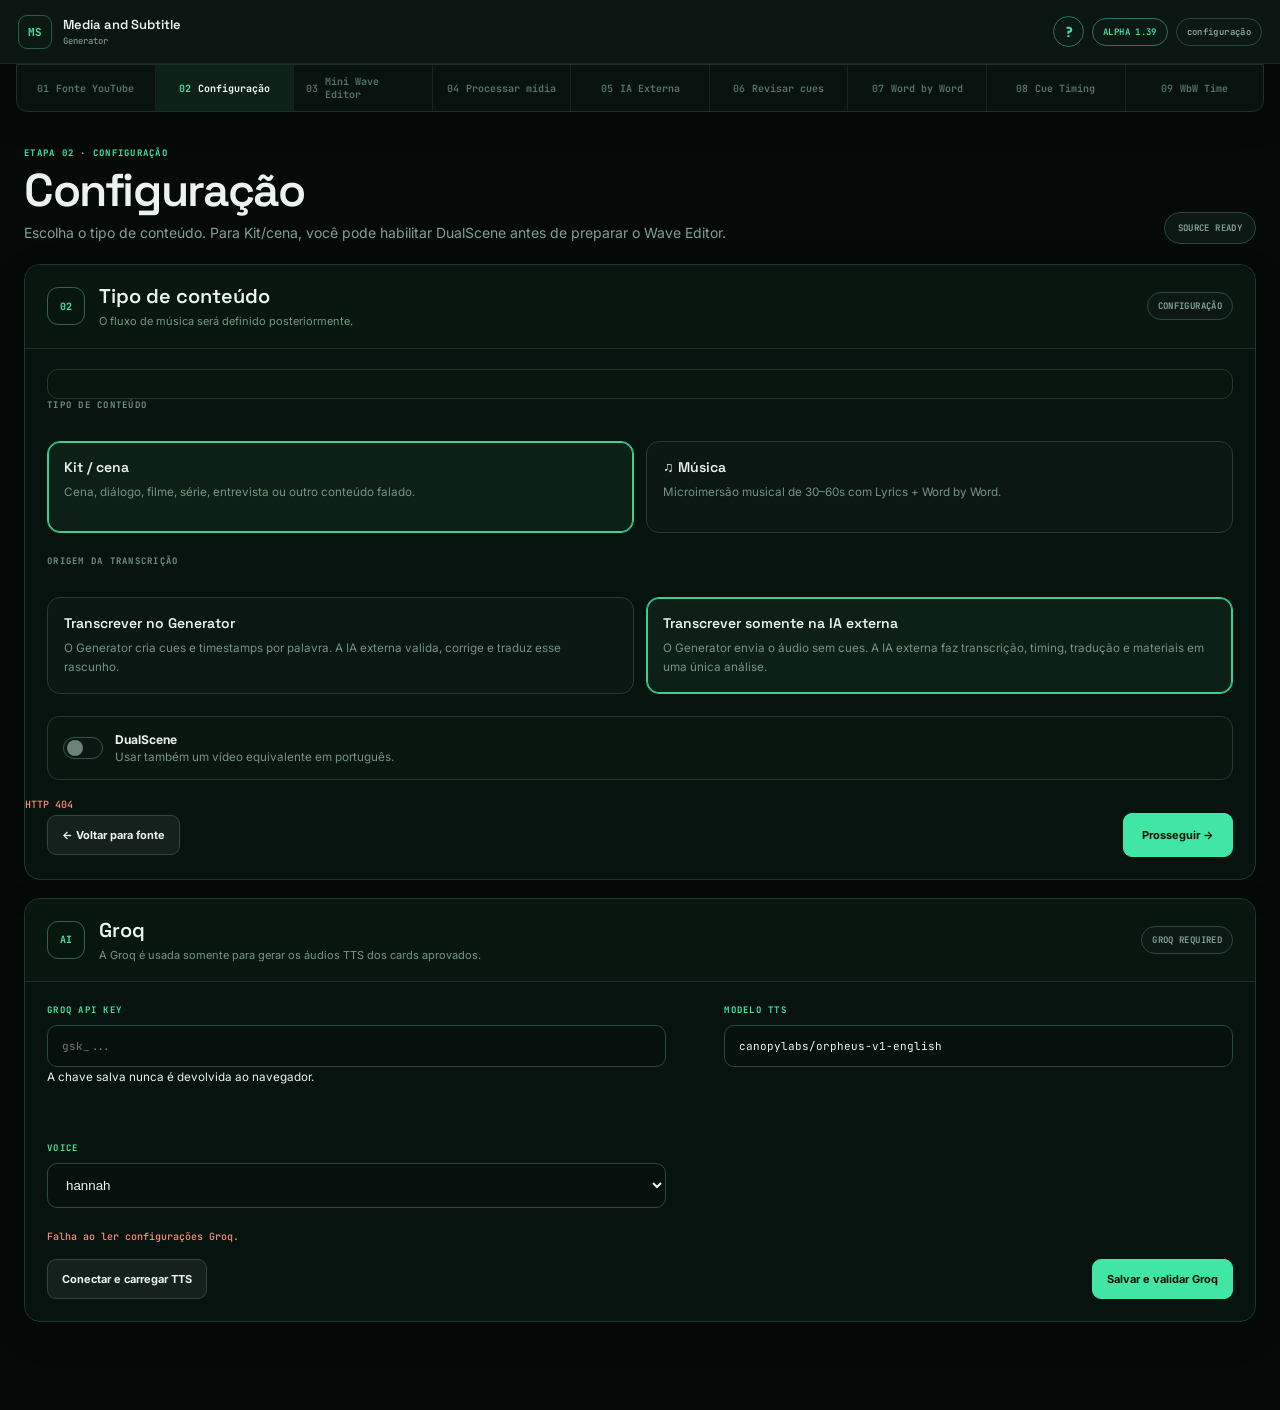
==== static/config.html @ 605be4d1 "Initial commit: Media and Subtitle Generator" ====
<!doctype html>
<html lang="pt-BR">
<head>
  <meta charset="utf-8"><meta name="viewport" content="width=device-width,initial-scale=1"><meta name="theme-color" content="#07100c">
  <title>Configuração · Media and Subtitle Generator</title>
  <link rel="preconnect" href="https://fonts.googleapis.com">
  <link href="https://fonts.googleapis.com/css2?family=Inter:wght@400;500;600;700&family=JetBrains+Mono:wght@400;500;600&family=Space+Grotesk:wght@500;600;700&display=swap" rel="stylesheet">
  <link rel="stylesheet" href="/static/styles.css?v=alpha-1.72">
</head>
<body data-page="config">
  <header class="topbar">
    <a class="brand" href="/"><span class="brand-mark">MS</span><span><b>Media and Subtitle</b><small>Generator</small></span></a>
    <div class="top-actions"><span class="alpha-chip">ALPHA 1.39</span><span class="status-chip" id="topState">configuração</span></div>
  </header>
  <nav class="flow-nav" aria-label="Etapas da Alpha 1.39">
    <a href="/"><span>01</span><b>Fonte YouTube</b></a>
    <a href="/config" class="active"><span>02</span><b>Configuração</b></a>
    <a href="/wave" data-gated="wave"><span>03</span><b>Mini Wave Editor</b></a>
    <a href="/process" data-gated="process"><span>04</span><b>Processar mídia</b></a>
    <a href="/external-ai" data-gated="external-ai"><span>05</span><b>IA Externa</b></a>
    <a href="/cue-review" data-gated="cue-review"><span>06</span><b>Revisar cues</b></a>
    <a href="/word-review" data-gated="word-review"><span>07</span><b>Word by Word</b></a>
    <a href="/cue-timing" data-gated="cue-timing"><span>08</span><b>Cue Timing</b></a>
    <a href="/word-timing" data-gated="word-timing"><span>09</span><b>WbW Time</b></a>
  </nav>

  <main class="page-shell">
    <header class="page-hero"><div><span class="eyebrow">ETAPA 02 · CONFIGURAÇÃO</span><h1>Configuração</h1><p>Escolha o tipo de conteúdo. Para Kit/cena, você pode habilitar DualScene antes de preparar o Wave Editor.</p></div><div class="hero-badge">SOURCE READY</div></header>
    <section class="panel stage-panel">
      <div class="panel-head"><div class="stage-title"><span class="stage-number">02</span><div><h2>Tipo de conteúdo</h2><p>O fluxo de música será definido posteriormente.</p></div></div><span class="stage-chip">CONFIGURAÇÃO</span></div>
      <div id="sourceSummary" class="source-summary"></div>
      <fieldset class="type-picker">
        <legend>TIPO DE CONTEÚDO</legend>
        <label class="type-option"><input type="radio" name="contentType" value="kit" checked><span><b>Kit / cena</b><small>Cena, diálogo, filme, série, entrevista ou outro conteúdo falado.</small></span></label>
        <label class="type-option"><input type="radio" name="contentType" value="music"><span><b>♫ Música</b><small>Microimersão musical de 30–60s com Lyrics + Word by Word.</small></span></label>
      </fieldset>
      <fieldset class="type-picker transcription-picker">
        <legend>ORIGEM DA TRANSCRIÇÃO</legend>
        <label class="type-option"><input type="radio" name="transcriptionMode" value="generator"><span><b>Transcrever no Generator</b><small>O Generator cria cues e timestamps por palavra. A IA externa valida, corrige e traduz esse rascunho.</small></span></label>
        <label class="type-option"><input type="radio" name="transcriptionMode" value="external" checked><span><b>Transcrever somente na IA externa</b><small>O Generator envia o áudio sem cues. A IA externa faz transcrição, timing, tradução e materiais em uma única análise.</small></span></label>
      </fieldset>
      <label id="dualToggleWrap" class="dual-toggle"><input id="dualScene" type="checkbox"><span class="switch" aria-hidden="true"></span><span><b>DualScene</b><small>Usar também um vídeo equivalente em português.</small></span></label>
      <div id="musicPending" class="notice" hidden><b>Music Micro-Immersion</b><span>Você escolherá manualmente um trecho entre 30 e 60 segundos. Dual Scene, Shadowing e Connected Speech não fazem parte deste ramo.</span></div>
      <div id="configStatus" class="inline-status page-status"></div>
      <div class="stage-actions"><a class="btn btn-outline btn-link" href="/">← Voltar para fonte</a><button id="continueConfig" class="btn btn-primary btn-lg" type="button">Prosseguir →</button></div>
    </section>
    <section class="panel stage-panel groq-config-panel">
      <div class="panel-head"><div class="stage-title"><span class="stage-number">AI</span><div><h2>Groq</h2><p>A Groq é usada somente para gerar os áudios TTS dos cards aprovados.</p></div></div><span id="groqConfigChip" class="stage-chip">VERIFICANDO</span></div>
      <div class="groq-config-grid">
        <label class="field-block"><span class="field-label">GROQ API KEY</span><input id="groqApiKey" class="text-field mono" type="password" autocomplete="off" placeholder="gsk_..."><small id="groqKeyHint">A chave salva nunca é devolvida ao navegador.</small></label>
        <label class="field-block"><span class="field-label">MODELO TTS</span><input id="groqTtsModel" class="text-field mono" list="groqTtsModelList" value="canopylabs/orpheus-v1-english"><datalist id="groqTtsModelList"></datalist></label>
        <label class="field-block"><span class="field-label">VOICE</span><select id="groqVoice" class="text-field"><option>autumn</option><option>diana</option><option selected>hannah</option><option>austin</option><option>daniel</option><option>troy</option></select></label>
      </div>
      <div id="groqConfigStatus" class="inline-status page-status">Validando configuração Groq…</div>
      <div class="stage-actions"><button id="groqLoadModels" class="btn btn-outline" type="button">Conectar e carregar TTS</button><button id="groqSave" class="btn btn-primary" type="button">Salvar e validar Groq</button></div>
    </section>
  </main>

  <dialog id="ptModal" class="app-dialog">
    <form class="dialog-panel" id="ptForm" novalidate>
      <header class="dialog-head"><div><span class="mini-kicker">DUALSCENE</span><h2>Vídeo equivalente em Português</h2></div><button id="closePtModal" class="dialog-x" type="button">×</button></header>
      <p>DualScene exige uma segunda fonte válida e incorporável. Não é possível prosseguir sem ela.</p>
      <label class="field-block"><span class="field-label">URL DO YOUTUBE · FONTE PT</span><div class="url-row"><input id="ptUrl" class="text-field mono" type="url" autocomplete="off" placeholder="https://www.youtube.com/watch?v=..."><button id="validatePt" class="btn btn-outline" type="button">Validar URL</button></div></label>
      <div id="ptStatus" class="inline-status">Informe uma fonte PT válida.</div>
      <div id="ptValidated" class="validated-inline" hidden><span>✓</span><div><b id="ptTitle">Fonte PT validada</b><small>URL válida e incorporável.</small></div></div>
      <footer class="dialog-actions"><button id="cancelPtModal" class="btn btn-outline" type="button">Cancelar</button><button id="acceptPt" class="btn btn-primary" type="button" disabled>Usar vídeo PT e continuar →</button></footer>
    </form>
  </dialog>
  <script src="/static/config_groq.js?v=alpha-1.39" defer></script>
  <script src="/static/app.js?v=alpha-1.83" defer></script>
<script src="/static/mobile.js?v=alpha-1.74" defer></script></body>
</html>
---- static/styles.css ----
:root{--bg:#050a08;--surface:#08110d;--surface2:#0b1712;--surface3:#0d1c16;--line:#1b352a;--line2:#284a3b;--ink:#eaf3ef;--muted:#75978a;--soft:#93aea2;--accent:#41e6a4;--accent2:#2dbf86;--warning:#ffc064;--danger:#ff8b78;--mono:"JetBrains Mono",monospace;--sans:Inter,system-ui,sans-serif;--display:"Space Grotesk",Inter,sans-serif}
*[hidden]{display:none!important}
*{box-sizing:border-box}html{background:var(--bg);color-scheme:dark;scroll-behavior:smooth}body{margin:0;background:var(--bg);color:var(--ink);font-family:var(--sans);font-size:14px;min-height:100vh}button,input{font:inherit}a{color:inherit}.topbar{height:64px;border-bottom:1px solid #172a22;background:#0b1511;display:flex;align-items:center;justify-content:space-between;padding:0 18px;position:sticky;top:0;z-index:30}.brand{display:flex;align-items:center;gap:11px;text-decoration:none}.brand-mark{width:34px;height:34px;border:1px solid #2b5b47;border-radius:9px;display:grid;place-items:center;color:var(--accent);font:700 11px var(--mono);background:#0a1a13}.brand b{display:block;font:600 13px var(--display)}.brand small{display:block;color:#779487;font:500 9px var(--mono);margin-top:2px}.top-actions{display:flex;gap:8px;align-items:center}.alpha-chip,.status-chip,.stage-chip,.hero-badge{border:1px solid #274b3b;border-radius:999px;padding:7px 10px;font:600 9px var(--mono);letter-spacing:.04em;color:#89a99b;background:#0b1813}.alpha-chip,.stage-chip.ready{color:var(--accent);border-color:#2d7658}.flow-nav{margin:14px 16px 0;border:1px solid #193126;border-radius:11px;background:#08120e;display:flex;overflow:hidden;position:sticky;top:76px;z-index:20}.flow-nav a{flex:1;min-width:0;text-decoration:none;display:flex;align-items:center;justify-content:center;gap:7px;padding:10px 12px;color:#547466;font:600 10px var(--mono);border-right:1px solid #13261e;pointer-events:none}.flow-nav a:last-child{border-right:0}.flow-nav a.active{background:#0e2118;color:#f1faf6}.flow-nav a.active span{color:var(--accent)}.page-shell{width:min(1420px,calc(100% - 32px));margin:0 auto;padding:26px 0 70px}.page-hero{display:flex;align-items:flex-end;justify-content:space-between;gap:24px;margin:4px 8px 20px}.eyebrow,.mini-kicker,.field-label{font:700 9px var(--mono);letter-spacing:.14em;color:var(--accent)}.page-hero h1{font:600 clamp(30px,4vw,46px)/1.04 var(--display);margin:8px 0 7px;letter-spacing:-.03em}.page-hero p{margin:0;color:#7fa092;max-width:780px;line-height:1.6}.hero-badge{padding:9px 13px}.panel{border:1px solid #1b3a2d;border-radius:16px;background:#07130e;margin:0 8px 18px;overflow:hidden;box-shadow:0 12px 38px rgba(0,0,0,.12)}.stage-panel{scroll-margin-top:130px}.panel-head{display:flex;align-items:center;justify-content:space-between;gap:20px;padding:18px 22px;border-bottom:1px solid #173126;background:#081610}.stage-title{display:flex;align-items:center;gap:14px}.stage-number{width:38px;height:38px;border-radius:11px;border:1px solid #2e654e;display:grid;place-items:center;color:var(--accent);font:700 10px var(--mono)}.stage-title h2{margin:0 0 4px;font:600 20px var(--display)}.stage-title p{margin:0;color:#769688;font-size:11px;line-height:1.5}.stage-chip{white-space:nowrap}.field-block{display:block;padding:22px}.field-label{display:block;margin-bottom:9px}.url-row{display:flex;gap:10px}.text-field{width:100%;border:1px solid #294b3d;border-radius:10px;background:#06100c;color:#edf6f2;padding:13px 14px;outline:none}.text-field:focus{border-color:var(--accent);box-shadow:0 0 0 2px rgba(65,230,164,.08)}.mono{font-family:var(--mono);font-size:11px}.inline-status{margin-top:9px;color:#668679;font:500 10px/1.45 var(--mono);min-height:15px}.inline-status.loading{color:#d3b06a}.inline-status.success{color:var(--accent)}.inline-status.error{color:var(--danger)}.btn{appearance:none;border:1px solid #2b4b3d;border-radius:9px;background:#12221b;color:#ecf4f0;min-height:40px;padding:0 14px;font-weight:700;font-size:11px;cursor:pointer;transition:.15s ease;white-space:nowrap}.btn:hover:not(:disabled){border-color:#438365;transform:translateY(-1px)}.btn:disabled{opacity:.42;cursor:not-allowed}.btn-outline{background:#14211c}.btn-primary{background:var(--accent);border-color:var(--accent);color:#04110b}.btn-primary:hover:not(:disabled){background:#50efb0}.btn-lg{min-height:44px;padding:0 18px}.btn-sm{min-height:34px;font-size:10px}.validated-box{margin:0 22px 22px;border:1px solid #2c8f65;border-radius:13px;background:#0a2117;padding:17px;display:grid;grid-template-columns:auto 1fr auto;gap:14px;align-items:center}.validated-icon{width:38px;height:38px;border-radius:50%;display:grid;place-items:center;background:var(--accent);color:#042014;font-weight:800}.validated-box h3{margin:4px 0;font:600 16px var(--display)}.validated-box p{margin:0 0 5px;color:#8daf9f;font-size:11px}.validated-box code{color:#77a995;font:500 9px var(--mono);overflow-wrap:anywhere}.type-picker{border:0;margin:0;padding:22px;display:grid;grid-template-columns:1fr 1fr;gap:12px}.type-picker legend{grid-column:1/-1;padding:0;margin-bottom:8px;font:700 9px var(--mono);letter-spacing:.14em;color:#6f9082}.type-option{display:block;position:relative}.type-option input{position:absolute;opacity:0}.type-option span{display:block;border:1px solid #223f33;border-radius:13px;background:#0a1712;padding:16px;min-height:92px;cursor:pointer}.type-option b{display:block;font:600 14px var(--display);margin-bottom:6px}.type-option small{color:#739486;line-height:1.5}.type-option input:checked+span{border-color:#3ecf91;box-shadow:0 0 0 1px #3ecf91 inset;background:#0d2017}.dual-toggle{margin:0 22px 18px;padding:15px;border:1px solid #223e32;border-radius:12px;background:#09150f;display:flex;align-items:center;gap:12px;cursor:pointer}.dual-toggle input{position:absolute;opacity:0}.switch{width:40px;height:22px;border-radius:999px;border:1px solid #345847;background:#0b1712;position:relative;flex:0 0 auto}.switch:after{content:"";width:16px;height:16px;border-radius:50%;background:#6b8378;position:absolute;top:2px;left:3px;transition:.15s}.dual-toggle input:checked+.switch{border-color:#3cd794;background:#123221}.dual-toggle input:checked+.switch:after{left:19px;background:var(--accent)}.dual-toggle b{display:block;font-size:12px}.dual-toggle small{display:block;color:#739486;margin-top:3px}.notice{margin:0 22px 18px;border:1px solid #765622;border-radius:11px;padding:13px 15px;background:#1b160b;display:flex;gap:12px;align-items:center}.notice b{color:#ffd18a}.notice span{color:#a99775;font-size:11px}.stage-actions{padding:0 22px 22px;display:flex;align-items:center;justify-content:space-between;gap:10px}.prepare-box{padding:20px 22px}.prepare-row{display:flex;align-items:center;justify-content:space-between;gap:12px;font-size:11px}.prepare-row strong{font:700 11px var(--mono);color:var(--accent)}.progress-track{height:5px;background:#11231b;border-radius:999px;overflow:hidden;margin:12px 0}.progress-track i{display:block;height:100%;width:0;background:var(--accent);transition:width .2s ease}.prepare-box p{margin:0;color:#739486;font-size:10px}.wave-workspace{padding:18px 22px 22px}.video-shell{background:#000;border:1px solid #193629;border-radius:13px;overflow:hidden}.video-shell video{display:block;width:100%;max-height:520px;background:#000}.wave-editor-body{margin-top:12px;border:1px solid #1f3e31;border-radius:12px;overflow:hidden;background:#06100c}.wave-head{height:38px;padding:0 12px;display:flex;align-items:center;justify-content:space-between;color:#6e9182;font:600 9px var(--mono);letter-spacing:.06em}.wave-editor-stage{--wave-bg:#07100c;--wave-line:#355346;--wave-accent:#38e5a5;position:relative;width:100%;min-height:118px;outline:none;cursor:crosshair}.wave-editor-stage:focus{box-shadow:0 0 0 1px #3ecf91 inset}.wave-editor-stage canvas{display:block}.wave-legend{height:34px;border-top:1px solid #163126;display:flex;align-items:center;gap:18px;padding:0 12px;color:#668678;font:600 8px var(--mono)}.wave-legend i{display:inline-block;width:8px;height:8px;border-radius:50%;margin-right:5px}.wave-legend .in,.wave-legend .out{background:var(--accent)}.wave-legend .play{background:#fff}.range-grid{display:grid;grid-template-columns:1fr auto 1fr minmax(130px,.42fr);gap:10px;align-items:end;margin-top:12px}.range-grid label,.duration-box{border:1px solid #213f33;border-radius:10px;padding:10px;background:#091611}.range-grid label span,.duration-box span{display:block;color:#6d8e80;font:700 8px var(--mono);letter-spacing:.08em;margin-bottom:6px}.range-time{width:100%;border:0;background:transparent;color:#eff8f4;outline:none;font:600 12px var(--mono)}.range-arrow{padding-bottom:18px;color:#5c7d6e}.duration-box b{font:600 12px var(--mono);color:var(--accent)}.wave-controls{margin-top:12px;display:flex;align-items:center;justify-content:space-between;gap:14px}.wave-controls>div:first-child{display:flex;gap:8px;flex-wrap:wrap}.shortcuts{display:flex;gap:8px;flex-wrap:wrap;justify-content:flex-end;color:#668678;font:500 8px var(--mono)}kbd{border:1px solid #315245;border-bottom-width:2px;border-radius:5px;padding:2px 5px;background:#0c1b15;color:#b6cec3;font:600 8px var(--mono)}.final-actions{padding:18px 0 0}.app-dialog{width:min(760px,calc(100% - 28px));border:1px solid #315845;border-radius:16px;padding:0;background:#09130f;color:var(--ink);box-shadow:0 30px 90px rgba(0,0,0,.65)}.app-dialog::backdrop{background:rgba(0,0,0,.74);backdrop-filter:blur(3px)}.dialog-panel{padding:20px}.dialog-head{display:flex;justify-content:space-between;align-items:flex-start;gap:16px}.dialog-head h2{margin:5px 0 0;font:600 24px var(--display)}.dialog-panel>p{color:#78988a;font-size:11px;line-height:1.55}.dialog-x{appearance:none;border:0;background:transparent;color:#91aa9f;font-size:27px;cursor:pointer}.dialog-panel .field-block{padding:12px 0}.validated-inline{display:flex;gap:10px;align-items:center;border:1px solid #2c8f65;background:#0a2117;border-radius:10px;padding:11px 12px}.validated-inline>span{color:var(--accent);font-weight:800}.validated-inline b{display:block;font-size:11px}.validated-inline small{display:block;color:#78a08d;margin-top:3px}.dialog-actions{display:flex;justify-content:flex-end;gap:9px;padding-top:17px;margin-top:16px;border-top:1px solid #20372e}
@media(max-width:850px){.topbar{padding:0 12px}.flow-nav{margin:10px 8px 0;top:72px}.flow-nav a{font-size:8px;padding:9px 6px}.page-shell{width:min(100% - 16px,1420px);padding-top:18px}.page-hero{align-items:flex-start;flex-direction:column}.panel{margin-left:0;margin-right:0}.validated-box{grid-template-columns:auto 1fr}.validated-box .btn{grid-column:1/-1}.type-picker{grid-template-columns:1fr}.range-grid{grid-template-columns:1fr auto 1fr}.duration-box{grid-column:1/-1}.wave-controls{align-items:flex-start;flex-direction:column}.shortcuts{justify-content:flex-start}.url-row{flex-direction:column}.stage-title p{display:none}.hero-badge{display:none}}

/* Alpha 1.1 — one flow per page */
.flow-nav a{pointer-events:auto}
.flow-nav a.is-disabled{pointer-events:none;opacity:.36}
.btn-link{display:inline-flex;align-items:center;justify-content:center;text-decoration:none}
.source-summary{margin:20px 22px 0;padding:14px 16px;border:1px solid #1e3c30;border-radius:11px;background:#08150f;display:grid;grid-template-columns:auto 1fr;gap:5px 14px;align-items:center}
.source-summary .mini-kicker{grid-row:1/3}.source-summary b{font:600 13px var(--display)}.source-summary code{color:#6f9483;font:500 9px var(--mono);overflow-wrap:anywhere}
.page-status{margin:0 22px 14px}.wave-page-panel{padding-bottom:2px}
.video-shell{width:812px;max-width:100%;height:397px;margin:0 auto;background:#000;display:flex;align-items:center;justify-content:center}
.video-shell video{display:block;width:812px;height:397px;max-width:100%;max-height:none;object-fit:contain;background:#000}
.wave-editor-body,.range-grid,.wave-controls,#cutMessage,.final-actions{width:min(100%,1000px);margin-left:auto;margin-right:auto}
.wave-editor-body{margin-top:14px}
@media(max-width:850px){
  .video-shell{width:100%;height:auto;aspect-ratio:812/397}
  .video-shell video{width:100%;height:100%;aspect-ratio:812/397}
  .source-summary{grid-template-columns:1fr}.source-summary .mini-kicker{grid-row:auto}
}

/* Alpha 1.2 — desktop split layout + global Wave Editor contract */
.flow-nav{top:64px;margin-top:0;z-index:29;border-radius:0 0 11px 11px;box-shadow:0 10px 28px rgba(0,0,0,.22)}
.wave-workspace{padding:18px 22px 22px}
.wave-main-grid{display:grid;grid-template-columns:812px minmax(0,1fr);gap:20px;align-items:start;margin:0 auto;max-width:1344px}
.wave-video-column,.wave-editor-column{min-width:0}
.column-kicker{margin:0 0 8px;color:#6f9383;font:700 9px var(--mono);letter-spacing:.1em}
.wave-video-column .video-shell{width:812px;max-width:100%;height:397px;margin:0;background:#000}
.wave-video-column .video-shell video{display:block;width:812px;height:397px;max-width:100%;max-height:none;object-fit:contain;background:#000}
.wave-editor-column .wave-editor-body{width:100%;margin:0}
.wave-editor-column .wave-editor-stage{min-height:196px}
.wave-editor-column .range-grid{width:100%;grid-template-columns:minmax(0,1fr) auto minmax(0,1fr);margin-top:10px}
.wave-editor-column .duration-box{grid-column:1/-1}
.wave-editor-column .wave-controls{width:100%;align-items:flex-start;flex-direction:column}
.wave-editor-column .shortcuts{justify-content:flex-start}
.wave-workspace>#cutMessage,.wave-workspace>.final-actions{width:min(100%,1344px);margin-left:auto;margin-right:auto}
.range-selector{cursor:text;transition:border-color .15s ease,box-shadow .15s ease}
.range-selector:focus-within{border-color:var(--accent);box-shadow:0 0 0 1px rgba(65,230,164,.28) inset}
.wave-editor-stage[data-active-handle="start"]{box-shadow:0 0 0 1px rgba(65,230,164,.55) inset}
.wave-editor-stage[data-active-handle="end"]{box-shadow:0 0 0 1px rgba(255,192,100,.55) inset}

@media(max-width:1180px){
  .wave-main-grid{grid-template-columns:1fr;max-width:812px}
  .wave-video-column .video-shell{width:100%;height:auto;aspect-ratio:812/397}
  .wave-video-column .video-shell video{width:100%;height:100%;aspect-ratio:812/397}
}
@media(max-width:850px){
  .flow-nav{top:64px;margin:0 8px;border-radius:0 0 10px 10px}
  .wave-main-grid{gap:14px}
  .wave-editor-column .range-grid{grid-template-columns:1fr auto 1fr}
  .wave-editor-column .wave-editor-stage{min-height:150px}
}
@media(max-width:560px){
  .wave-editor-column .range-grid{grid-template-columns:1fr}
  .wave-editor-column .range-arrow{display:none}
  .wave-editor-column .duration-box{grid-column:auto}
}

/* Alpha 1.3 — media processing page: live logs + downloadable artifacts */
.process-page-shell{width:min(1420px,calc(100% - 32px));margin:0 auto;padding:22px 0 60px}
.process-grid{display:grid;grid-template-columns:minmax(0,1fr) minmax(420px,.86fr);gap:18px;align-items:stretch}
.process-pane{border:1px solid #1b3a2d;border-radius:16px;background:#07130e;min-height:610px;overflow:hidden;box-shadow:0 12px 38px rgba(0,0,0,.12)}
.process-pane-head{height:82px;padding:0 20px;display:flex;align-items:center;justify-content:space-between;gap:16px;border-bottom:1px solid #173126;background:#081610}
.process-pane-head h1{margin:4px 0 0;font:600 24px var(--display)}
.process-progress{padding:16px 18px 13px;border-bottom:1px solid #143026;background:#07110d}
.process-progress>div:first-child{display:flex;align-items:center;justify-content:space-between;gap:14px;color:#86a698;font:500 10px var(--mono)}
.process-progress strong{color:var(--accent)}
.process-progress .progress-track{margin:10px 0 0}
.process-error{margin:14px 16px 0;border:1px solid #753e35;background:#20100d;color:#ff9d8d;border-radius:10px;padding:11px 12px;font:500 10px/1.5 var(--mono);white-space:pre-wrap}
.process-logs{height:475px;overflow:auto;padding:12px 16px 18px;background:#050d09;scrollbar-color:#284a3b #07100c}
.log-empty{padding:18px;color:#587669;font:500 10px var(--mono);text-align:center}
.log-line{display:grid;grid-template-columns:76px minmax(0,1fr);gap:10px;padding:7px 0;border-bottom:1px solid rgba(31,63,49,.42);font:500 10px/1.5 var(--mono)}
.log-line time{color:#526f63}.log-line span{color:#94aea2;overflow-wrap:anywhere}
.log-line.success span{color:#72dcaf}.log-line.warning span{color:#e2bc75}.log-line.error span{color:#ff9381}
.artifact-note{margin:16px 18px 4px;color:#6e9182;font:500 10px/1.55 var(--mono)}
.artifact-list{padding:12px 18px 20px;display:grid;gap:10px}
.artifact-empty{min-height:120px;border:1px dashed #28483a;border-radius:13px;display:grid;place-content:center;text-align:center;padding:20px;color:#617f72}
.artifact-empty b{font:600 12px var(--display);color:#95ada2}.artifact-empty span{margin-top:5px;font-size:10px}
.artifact-card{display:grid;grid-template-columns:48px minmax(0,1fr) auto;gap:13px;align-items:center;min-height:78px;padding:12px 14px;border:1px solid #214235;border-radius:13px;background:#091711;text-decoration:none;transition:.15s ease}
.artifact-card:hover{border-color:#3d8a66;background:#0c1d16;transform:translateY(-1px)}
.artifact-icon{width:44px;height:44px;border:1px solid #2f674f;border-radius:10px;display:grid;place-items:center;color:var(--accent);background:#081d14;font:700 9px var(--mono)}
.artifact-copy{min-width:0}.artifact-copy b{display:block;overflow:hidden;text-overflow:ellipsis;white-space:nowrap;font:600 12px var(--display)}.artifact-copy small{display:block;margin-top:5px;color:#6f9182;font:500 9px/1.4 var(--mono)}
.artifact-meta{display:flex;align-items:center;gap:10px;color:#6e9182;font:600 9px var(--mono);white-space:nowrap}.artifact-meta strong{font-size:18px;color:var(--accent)}
@media(max-width:980px){.process-grid{grid-template-columns:1fr}.process-pane{min-height:0}.process-logs{height:390px}}
@media(max-width:560px){.process-page-shell{width:calc(100% - 16px);padding-top:12px}.process-pane-head{height:72px;padding:0 14px}.process-pane-head h1{font-size:20px}.artifact-card{grid-template-columns:42px minmax(0,1fr)}.artifact-meta{grid-column:2;justify-content:space-between}.log-line{grid-template-columns:64px minmax(0,1fr)}}

/* Alpha 1.5 — raw external JSON import preserves protected numeric types */
.process-next-wrap{display:flex;justify-content:flex-end;gap:10px;padding:18px 0 0}
.external-page-shell{width:min(1420px,calc(100% - 32px));margin:0 auto;padding:22px 0 70px;display:grid;gap:18px}
.external-download-panel,.external-return-panel{border:1px solid #1b3a2d;border-radius:16px;background:#07130e;overflow:hidden;box-shadow:0 12px 38px rgba(0,0,0,.12)}
.external-section-head{padding:20px 22px;border-bottom:1px solid #173126;background:#081610;display:flex;align-items:center;justify-content:space-between;gap:18px}
.external-section-head.compact{display:block}.external-section-head h1,.external-section-head h2{margin:5px 0 5px;font:600 24px var(--display)}.external-section-head p{margin:0;color:#769688;font-size:11px;line-height:1.55;max-width:900px}
.external-artifact-grid{padding:18px 20px;display:grid;grid-template-columns:repeat(4,minmax(0,1fr));gap:12px}
.external-artifact-card{display:grid;grid-template-columns:48px minmax(0,1fr);gap:12px;align-items:center;min-height:104px;padding:14px;border:1px solid #214235;border-radius:13px;background:#091711;text-decoration:none;transition:.15s ease}
.external-artifact-card:hover{border-color:#3d8a66;background:#0c1d16;transform:translateY(-1px)}.external-artifact-card .artifact-meta{grid-column:2;justify-content:space-between}
.external-contract-note{margin:0 20px 20px;border:1px solid #23483a;border-radius:12px;background:#081a13;padding:13px 15px;display:grid;gap:5px}.external-contract-note b{font:600 11px var(--display);color:#9fc2b2}.external-contract-note span{color:#739687;font:500 9px/1.55 var(--mono)}.external-contract-note code{color:var(--accent)}
.external-return-panel{padding-bottom:2px}.external-drop-zone{margin:20px;border:1px dashed #37644f;border-radius:16px;min-height:190px;background:#071711;display:flex;flex-direction:column;align-items:center;justify-content:center;text-align:center;padding:28px;cursor:pointer;transition:.15s ease;outline:none}.external-drop-zone:hover,.external-drop-zone:focus,.external-drop-zone.is-dragging{border-color:var(--accent);background:#0a2017;box-shadow:0 0 0 2px rgba(65,230,164,.08) inset}.external-drop-zone.is-loading{opacity:.7;pointer-events:none}.drop-icon{width:48px;height:48px;border-radius:50%;display:grid;place-items:center;border:1px solid #32634e;color:var(--accent);font-size:24px;margin-bottom:13px}.external-drop-zone b{font:600 17px var(--display)}.external-drop-zone span:last-child{margin-top:7px;color:#78998b;font:500 10px var(--mono)}
.external-validation-error{margin:0 20px 18px;border:1px solid #753e35;background:#20100d;color:#ff9d8d;border-radius:11px;padding:13px 14px;font:500 10px/1.6 var(--mono);white-space:pre-wrap;overflow-wrap:anywhere}
.external-validation-success{margin:0 20px 18px;border:1px solid #2c8f65;background:#0a2117;border-radius:13px;padding:16px;display:grid;grid-template-columns:auto 1fr;gap:13px;align-items:center}.external-validation-success h3{margin:4px 0;font:600 15px var(--display)}.external-validation-success p{margin:0;color:#83aa98;font:500 9px/1.5 var(--mono)}
.external-actions{padding:0 20px 20px}
@media(max-width:1100px){.external-artifact-grid{grid-template-columns:repeat(2,minmax(0,1fr))}}
@media(max-width:700px){.external-page-shell{width:calc(100% - 16px);padding-top:12px}.external-section-head{align-items:flex-start;flex-direction:column}.external-artifact-grid{grid-template-columns:1fr;padding:14px}.external-drop-zone{margin:14px;min-height:160px}.external-actions{padding:0 14px 14px;flex-direction:column;align-items:stretch}.external-actions .btn{width:100%}.process-next-wrap{padding-right:2px}}

/* Alpha 1.6 — single-cue EN/PT human review */
.cue-review-page-shell{width:min(1420px,calc(100% - 32px));margin:0 auto;padding:22px 0 72px;display:grid;grid-template-columns:300px minmax(0,1fr);gap:18px;align-items:start}
.cue-review-sidebar,.cue-review-main{border:1px solid #1b3a2d;border-radius:16px;background:#07130e;box-shadow:0 12px 38px rgba(0,0,0,.12)}
.cue-review-sidebar{position:sticky;top:116px;max-height:calc(100vh - 136px);overflow:hidden;display:flex;flex-direction:column}
.cue-sidebar-head{padding:18px 17px 13px;border-bottom:1px solid #173126;background:#081610;display:flex;align-items:center;justify-content:space-between;gap:12px}
.cue-sidebar-head h1{margin:4px 0 0;font:600 21px var(--display)}
.cue-review-progress{min-width:50px;padding:6px 8px;border:1px solid #2b5a45;border-radius:999px;color:var(--accent);font:600 9px var(--mono);text-align:center}
.cue-review-counts{display:grid;grid-template-columns:1fr 1fr;gap:1px;border-bottom:1px solid #173126;background:#173126}
.cue-review-counts span{padding:9px 11px;background:#08130e;color:#6e9182;font:500 9px var(--mono);text-align:center}.cue-review-counts b{color:#a8c1b6}
.cue-review-list{min-height:180px;overflow-y:auto;padding:8px;scrollbar-color:#284a3b #07100c}
.cue-review-list-item{width:100%;display:grid;grid-template-columns:28px minmax(0,1fr) auto;gap:8px;align-items:center;min-height:46px;padding:7px 8px;border:1px solid transparent;border-radius:9px;background:transparent;color:#91aa9e;text-align:left;cursor:pointer}
.cue-review-list-item:hover{background:#0a1b14;border-color:#214235}.cue-review-list-item.active{background:#0b2117;border-color:#357052}
.cue-list-order{color:#668476;font:600 9px var(--mono)}.cue-list-copy{overflow:hidden;text-overflow:ellipsis;white-space:nowrap;font-size:10px}.cue-list-status{padding:4px 5px;border-radius:5px;font:700 7px var(--mono);letter-spacing:.04em}
.cue-review-list-item.pending .cue-list-status{color:#b99b65;background:#221c0e}.cue-review-list-item.accepted .cue-list-status{color:#65dba8;background:#092619}
.cue-review-main{overflow:hidden;min-height:560px}
.cue-review-head{padding:22px 24px;border-bottom:1px solid #173126;background:#081610;display:flex;align-items:flex-start;justify-content:space-between;gap:20px}
.cue-review-head h1{margin:5px 0 4px;font:600 27px var(--display)}.cue-review-head p{margin:0;color:#759587;font-size:11px}
.cue-review-workspace{display:grid;grid-template-columns:minmax(320px,.95fr) minmax(360px,1.05fr);gap:18px;padding:20px 24px}.cue-review-player{min-width:0;align-self:start}.cue-review-video-shell{position:relative;overflow:hidden;border:1px solid #214235;border-radius:12px;background:#020503;aspect-ratio:16/9}.cue-review-video-shell video{display:block;width:100%;height:100%;object-fit:contain;background:#000}.cue-video-state{min-height:17px;padding-top:6px;color:#769586;font:500 8px var(--mono)}.cue-video-state.ready{color:#61c99a}.cue-video-state.error{color:#ff8c80}.cue-review-player-tools{display:flex;align-items:center;gap:8px;flex-wrap:wrap;padding-top:7px}.cue-review-player-tools .btn{min-height:36px;padding:0 12px}.cue-review-autoplay{display:flex;align-items:center;gap:6px;color:#8daa9c;font:500 8px var(--mono);cursor:pointer}.cue-review-autoplay input{accent-color:#41e6a4}.cue-review-timing{width:100%;color:#86a596;font:600 8px var(--mono)}.cue-review-shortcuts{color:#678779;font:500 8px var(--mono)}.cue-review-shortcuts kbd{display:inline-grid;place-items:center;min-height:20px;margin:0 3px;padding:0 6px;border:1px solid #315642;border-bottom-width:2px;border-radius:5px;background:#0b1c14;color:#b6d0c3;font:600 8px var(--mono)}.cue-review-list-item.is-playing{box-shadow:inset 3px 0 #41e6a4;background:#0c251a}
.cue-review-boxes{display:grid;grid-template-columns:repeat(2,minmax(0,1fr));gap:12px;min-width:0}
.cue-text-box{display:block}.cue-text-box>span{display:flex;align-items:center;gap:8px;margin:0 0 8px;color:#83a293;font:600 10px var(--mono)}.cue-text-box>span b{display:grid;place-items:center;width:25px;height:20px;border:1px solid #2d5a46;border-radius:5px;color:var(--accent);font-size:8px}
.cue-text-box textarea{display:block;width:100%;min-height:220px;resize:vertical;border:1px solid #244837;border-radius:13px;background:#050d09;color:#ecf6f1;padding:17px 18px;font:500 18px/1.65 var(--display);outline:none;transition:border-color .15s ease,box-shadow .15s ease}
.cue-text-box textarea:focus{border-color:#3b9b6d;box-shadow:0 0 0 2px rgba(65,230,164,.08)}
.cue-review-main>.inline-status{margin:0 24px;min-height:22px}
.cue-review-actions{padding:16px 24px 24px;display:flex;align-items:center;justify-content:flex-end;gap:10px;border-top:1px solid #142d23}
.cue-review-actions #restoreAICue{margin-right:auto}
.cue-review-actions #deleteCueReview{margin-right:auto}.cue-review-actions #deleteCueReview+#restoreAICue{margin-right:0}.btn-danger{border-color:#71372f;background:#2a1411;color:#ff9a8b}.btn-danger:hover:not(:disabled){border-color:#b65447;background:#3a1915}
.cue-context-menu{position:fixed;z-index:1000;width:210px;padding:6px;border:1px solid #315744;border-radius:10px;background:#09150f;box-shadow:0 18px 50px rgba(0,0,0,.55)}.cue-context-menu[hidden]{display:none}.cue-context-menu button{display:block;width:100%;min-height:34px;padding:0 10px;border:0;border-radius:6px;background:transparent;color:#c7dacf;text-align:left;font:600 10px var(--sans);cursor:pointer}.cue-context-menu button:hover{background:#11271d;color:#fff}.cue-context-menu button:disabled{color:#426052;cursor:not-allowed}.cue-context-menu button:disabled:hover{background:transparent;color:#426052}.cue-context-menu button.danger{color:#ff9a8b}.cue-context-menu button.danger:hover{background:#351814}.cue-context-menu>span{display:block;height:1px;margin:5px;background:#1e392d}
.fine-split-dialog{width:min(760px,calc(100% - 28px))}.fine-split-wave{position:relative;overflow:hidden;margin-top:18px;border:1px solid #2d5744;border-radius:12px;background:#06100c;cursor:ew-resize;touch-action:none;user-select:none}.fine-split-wave:focus{outline:0;box-shadow:0 0 0 2px rgba(255,81,72,.22)}.fine-split-wave canvas{display:block;width:100%;height:150px}.fine-split-readout{display:flex;align-items:center;justify-content:space-between;margin-top:10px;padding:10px 12px;border:1px solid #243f34;border-radius:9px;background:#081610}.fine-split-readout span{color:#78998a;font:700 8px var(--mono);letter-spacing:.1em}.fine-split-readout b{color:#ff7169;font:700 12px var(--mono)}
.fine-split-video-shell{overflow:hidden;margin-top:14px;border:1px solid #294c3d;border-radius:12px;background:#000;aspect-ratio:16/9}.fine-split-video-shell video{display:block;width:100%;height:100%;object-fit:contain;background:#000}.fine-split-preview-actions{display:flex;align-items:center;justify-content:space-between;gap:12px;margin-top:10px}.fine-split-preview-actions small{color:#789487;font:500 9px var(--mono)}
.fine-split-sides{display:flex;justify-content:space-between;gap:12px;margin-top:8px;color:#72998a;font:700 8px var(--mono);letter-spacing:.06em}.fine-split-sides span:last-child{color:#c77772;text-align:right}
.fine-split-text{margin-top:10px;padding:11px 12px;border:1px solid #29483b;border-radius:10px;background:#07130e}.fine-split-text>span{display:block;margin-bottom:8px;color:#78998a;font:700 8px var(--mono);letter-spacing:.08em}.fine-split-text>div{display:flex;flex-wrap:wrap;gap:5px}.fine-split-word{display:inline-block;border:1px solid #29483b;border-radius:6px;padding:5px 7px;background:#0b1a14;color:#a9c1b6;cursor:default;font:600 11px var(--sans)}.fine-split-word.before{opacity:.55}.fine-split-word.last-current{opacity:1;border-color:#55e6aa;background:#103427;color:#fff;box-shadow:0 0 0 1px #55e6aa inset}.fine-split-word.first-new{border-color:#ff6259;background:#351512;color:#fff;box-shadow:0 0 0 1px #ff6259 inset}
#musicPending[hidden]{display:none}
.cue-v2-shell{display:grid;grid-template-columns:290px minmax(0,1fr);min-height:calc(100vh - 128px);background:#07110d}.cue-v2-sidebar{border-right:1px solid #173429;background:#06100c;min-height:0}.cue-v2-sidebar>header{display:flex;align-items:center;justify-content:space-between;padding:22px;border-bottom:1px solid #173429}.cue-v2-sidebar h1{margin:3px 0 0}.cue-v2-sidebar>header>b{padding:7px 10px;border:1px solid #286047;border-radius:20px;color:#41e6a4;font:700 10px var(--mono)}.cue-v2-list{height:calc(100vh - 220px);overflow:auto;padding:10px}.cue-v2-list button{display:grid;grid-template-columns:28px 1fr;gap:3px 8px;width:100%;padding:12px;margin-bottom:5px;border:1px solid transparent;border-radius:9px;background:transparent;color:#a6bcb2;text-align:left;cursor:pointer}.cue-v2-list button:hover{background:#0b1b14}.cue-v2-list button.active{border-color:#39b47f;background:#10281e;color:#fff}.cue-v2-list button.accepted small{color:#41e6a4}.cue-v2-list small{grid-row:1/3;color:#5e8975;font:700 9px var(--mono)}.cue-v2-list span{overflow:hidden;text-overflow:ellipsis;white-space:nowrap;font:600 11px var(--sans)}.cue-v2-list i{color:#668b7a;font:500 8px var(--mono);font-style:normal}.cue-v2-main{min-width:0;padding:24px}.cue-v2-head{display:flex;align-items:flex-start;justify-content:space-between;margin-bottom:18px}.cue-v2-head h1{margin:4px 0}.cue-v2-head p{margin:0;color:#7fa08f;font-size:12px}.cue-v2-head-actions{display:flex;align-items:center;gap:10px}.cue-v2-grid{display:grid;grid-template-columns:minmax(340px,.9fr) minmax(440px,1.1fr);gap:16px}.cue-v2-video,.cue-v2-timeline,.cue-v2-text{border:1px solid #1d4736;border-radius:13px;background:#081610;overflow:hidden}.cue-v2-video video{display:block;width:100%;aspect-ratio:16/9;background:#000;object-fit:contain}.cue-v2-playerbar{display:flex;align-items:center;gap:8px;padding:10px}.cue-v2-playerbar span{margin-left:auto;color:#70b495;font:600 10px var(--mono)}.cue-v2-timeline{padding:14px}.cue-v2-wave-head{display:flex;justify-content:space-between;margin-bottom:10px;color:#6f9b87;font:700 8px var(--mono);letter-spacing:.06em}.cue-v2-wave-head b{color:#d9f7e9}.cue-v2-wave{position:relative;height:170px;overflow:hidden;border:1px solid #24523e;border-radius:10px;background:#06100c;cursor:crosshair;touch-action:none;user-select:none}.cue-v2-wave canvas{display:block;width:100%;height:170px}.cue-v2-handle{position:absolute;z-index:3;top:0;bottom:0;width:5px;padding:0;transform:translateX(-50%);border:0;cursor:ew-resize}.cue-v2-handle:before{content:"";position:absolute;top:7px;left:50%;width:18px;height:18px;transform:translateX(-50%);border-radius:50%}.cue-v2-handle.in{background:#41e6a4}.cue-v2-handle.in:before{background:#41e6a4;box-shadow:0 0 0 3px #063c29}.cue-v2-handle.out{background:#ff5148}.cue-v2-handle.out:before{background:#ff5148;box-shadow:0 0 0 3px #40100d}.cue-v2-playhead{position:absolute;z-index:2;top:0;bottom:0;width:1px;background:#fff;pointer-events:none}.cue-v2-times{display:grid;grid-template-columns:1fr auto 1fr auto;align-items:end;gap:9px;margin-top:11px}.cue-v2-times label span{display:block;margin-bottom:5px;color:#6c9a84;font:700 8px var(--mono)}.cue-v2-times>span{padding-bottom:13px}.cue-v2-times strong{padding-bottom:12px;color:#41e6a4;font:700 10px var(--mono)}.cue-v2-tools{display:flex;flex-wrap:wrap;gap:7px;margin-top:10px}.cue-v2-original{grid-column:1/-1;border:1px solid #29483b;border-radius:12px;background:#07130e;overflow:hidden}.cue-v2-original>header{display:flex;align-items:center;justify-content:space-between;padding:8px 12px;border-bottom:1px solid #1c3a2e;color:#759786;font:700 8px var(--mono);letter-spacing:.08em}.cue-v2-original>div{display:grid;grid-template-columns:1fr 1fr;gap:1px;background:#1c3a2e}.cue-v2-original article{padding:11px 13px;background:#081610}.cue-v2-original article b{color:#719987;font:700 8px var(--mono)}.cue-v2-original article p{margin:6px 0 0;color:#94aa9f;font:500 12px/1.45 var(--sans)}.cue-v2-text{grid-column:1/-1;display:grid;grid-template-columns:1fr 1fr;gap:1px;background:#173429}.cue-v2-text label{padding:14px;background:#081610}.cue-v2-text label>span{display:block;margin-bottom:8px;color:#86a797;font:600 10px var(--mono)}.cue-v2-text label b{color:#41e6a4}.cue-v2-text textarea{box-sizing:border-box;width:100%;resize:vertical;border:0;outline:0;background:transparent;color:#f0fff7;font:600 18px/1.5 var(--sans)}.cue-v2-footer{display:flex;justify-content:space-between;gap:12px;margin-top:14px}.cue-v2-footer>div{display:flex;gap:8px}.cue-v2-main>.inline-status{min-height:22px;margin-top:10px}.cue-v2-main>.cue-review-complete{margin-top:18px}.cue-v2-menu{position:fixed;z-index:9999}@media(max-width:980px){.cue-v2-shell{grid-template-columns:1fr}.cue-v2-sidebar{border-right:0;border-bottom:1px solid #173429}.cue-v2-list{height:220px}.cue-v2-grid{grid-template-columns:1fr}.cue-v2-text,.cue-v2-original>div{grid-template-columns:1fr}.cue-v2-main{padding:14px}}
.cue-review-timing{margin:0 24px 16px;padding:14px;border:1px solid #1d4031;border-radius:12px;background:#06100c}.cue-review-time-fields{display:grid;grid-template-columns:minmax(0,1fr) auto minmax(0,1fr);gap:10px;align-items:end}.cue-review-time-fields label>span{display:block;margin-bottom:7px;color:#65a98b;font:700 8px var(--mono);letter-spacing:.09em}.cue-review-time-fields>span{padding-bottom:13px;color:#4d7e68}.cue-review-time-actions{display:flex;gap:8px;flex-wrap:wrap;margin-top:10px}.cue-review-timing>small{display:block;margin-top:10px;color:#6e8f80;font:500 9px/1.5 var(--mono)}
.shortcut-help{position:relative}.shortcut-help-trigger{width:31px;height:31px;border:1px solid #2d7658;border-radius:50%;background:#0b1813;color:#41e6a4;font:800 14px var(--mono);cursor:help}.shortcut-help-panel{position:absolute;z-index:200;top:38px;right:0;width:280px;padding:12px;border:1px solid #315744;border-radius:11px;background:#07130e;box-shadow:0 18px 48px rgba(0,0,0,.55);opacity:0;visibility:hidden;transform:translateY(-4px);transition:.15s;pointer-events:none}.shortcut-help:hover .shortcut-help-panel,.shortcut-help:focus-within .shortcut-help-panel{opacity:1;visibility:visible;transform:none}.shortcut-help-panel>b{display:block;margin-bottom:9px;color:#41e6a4;font:700 8px var(--mono);letter-spacing:.1em}.shortcut-help-panel>span{display:flex;align-items:center;justify-content:space-between;gap:12px;padding:6px 0;border-top:1px solid #173126}.shortcut-help-panel kbd{color:#dff8ec;font:700 9px var(--mono)}.shortcut-help-panel em{color:#7e9f90;font:500 9px var(--mono);font-style:normal;text-align:right}
.cue-review-complete{margin:0 24px 24px;padding:18px;border:1px solid #2c8f65;border-radius:14px;background:#0a2117;display:grid;grid-template-columns:auto minmax(0,1fr) auto;gap:14px;align-items:center}.cue-review-complete[hidden]{display:none}
.complete-check{width:42px;height:42px;border-radius:50%;display:grid;place-items:center;background:#113c29;color:var(--accent);font-size:22px}.cue-review-complete h2{margin:4px 0;font:600 18px var(--display)}.cue-review-complete p{margin:0;color:#7ca18f;font-size:10px;line-height:1.5}
@media(max-width:1120px){.cue-review-workspace{grid-template-columns:1fr}.cue-review-video-shell{max-width:760px}.cue-text-box textarea{min-height:140px}}
@media(max-width:720px){.cue-review-boxes{grid-template-columns:1fr}}
@media(max-width:980px){.cue-review-page-shell{grid-template-columns:1fr}.cue-review-sidebar{position:static;max-height:none}.cue-review-list{max-height:260px}.cue-review-complete{grid-template-columns:auto 1fr}.cue-review-complete .btn{grid-column:1/-1;width:100%}}
@media(max-width:560px){.cue-review-page-shell{width:calc(100% - 16px);padding-top:12px}.cue-review-head{padding:17px 15px;flex-direction:column}.cue-review-workspace{padding:14px 15px;gap:14px}.cue-review-player-tools .btn{flex:1}.cue-review-timing{width:100%;margin-left:0}.cue-review-main>.inline-status{margin:0 15px}.cue-review-actions{padding:14px 15px;flex-direction:column-reverse;align-items:stretch}.cue-review-actions #restoreAICue{margin-right:0}.cue-review-actions .btn{width:100%}.cue-review-complete{margin:0 15px 15px;grid-template-columns:1fr;text-align:center}.complete-check{margin:auto}}

/* Alpha 1.8 — Word by Word human review */
.word-review-page-shell{width:min(1420px,calc(100% - 32px));margin:0 auto;padding:22px 0 72px;display:grid;grid-template-columns:300px minmax(0,1fr);gap:18px;align-items:start}
.word-review-sidebar,.word-review-main{border:1px solid #1b3a2d;border-radius:16px;background:#07130e;box-shadow:0 12px 38px rgba(0,0,0,.12)}
.word-review-sidebar{position:sticky;top:116px;max-height:calc(100vh - 136px);overflow:hidden;display:flex;flex-direction:column}
.word-cue-list{min-height:180px;overflow-y:auto;padding:8px;scrollbar-color:#284a3b #07100c}
.word-cue-item{width:100%;display:grid;grid-template-columns:28px minmax(0,1fr) auto;gap:8px;align-items:center;min-height:50px;padding:7px 8px;border:1px solid transparent;border-radius:9px;background:transparent;color:#91aa9e;text-align:left;cursor:pointer}
.word-cue-item:hover{background:#0a1b14;border-color:#214235}.word-cue-item.active{background:#0b2117;border-color:#357052}
.word-cue-copy{min-width:0}.word-cue-copy b{display:block;overflow:hidden;text-overflow:ellipsis;white-space:nowrap;font-size:10px;font-weight:600}.word-cue-copy small{display:block;margin-top:3px;color:#648274;font:500 8px var(--mono)}
.word-cue-status{padding:4px 5px;border-radius:5px;font:700 7px var(--mono);letter-spacing:.04em}.word-cue-item.pending .word-cue-status{color:#b99b65;background:#221c0e}.word-cue-item.accepted .word-cue-status{color:#65dba8;background:#092619}
.word-review-main{overflow:hidden;min-height:570px}.word-review-head{padding:22px 24px;border-bottom:1px solid #173126;background:#081610;display:flex;align-items:flex-start;justify-content:space-between;gap:20px}.word-review-head h1{margin:5px 0 4px;font:600 27px var(--display)}.word-review-head p{margin:0;color:#759587;font-size:11px;line-height:1.55}
.word-strip{display:flex;gap:7px;overflow-x:auto;padding:14px 24px;border-bottom:1px solid #142d23;background:#06100c;scrollbar-color:#284a3b #07100c}.word-strip button{flex:0 0 auto;min-width:34px;min-height:32px;padding:0 9px;border:1px solid #244536;border-radius:7px;background:#0a1712;color:#789789;font:600 9px var(--mono);cursor:pointer}.word-strip button:hover{border-color:#397657}.word-strip button.active{border-color:var(--accent);color:#e8fff5;background:#0d281c}.word-strip button.accepted{color:#65dba8;border-color:#286348}.word-strip button.active.accepted{border-color:var(--accent)}
.word-review-meta{padding:13px 24px 0;display:flex;gap:10px;align-items:center;flex-wrap:wrap;color:#6f9081;font:500 9px var(--mono)}.word-review-meta>span{padding:6px 8px;border:1px solid #1f3b30;border-radius:7px;background:#07120e}.word-group-info{color:#b9a46d!important;border-color:#514326!important;background:#18150c!important}
.word-review-boxes{padding:18px 24px 24px;display:grid;grid-template-columns:1fr 1fr;gap:16px}.word-text-box textarea{min-height:150px;font-size:24px;line-height:1.45}.word-review-main>.inline-status{margin:0 24px;min-height:22px}.word-review-actions{padding:16px 24px 24px;display:flex;align-items:center;justify-content:flex-end;gap:10px;border-top:1px solid #142d23}
.word-review-player{display:grid;grid-template-columns:minmax(220px,320px) minmax(0,1fr);gap:14px;align-items:center;margin:14px 24px 0;padding:10px;border:1px solid #1d4031;border-radius:12px;background:#06100c}.word-review-player video{display:block;width:100%;aspect-ratio:16/9;object-fit:contain;border-radius:8px;background:#000}.word-review-player p{margin:6px 0 10px;color:#779889;font-size:10px;line-height:1.5}
@media(max-width:980px){.word-review-page-shell{grid-template-columns:1fr}.word-review-sidebar{position:static;max-height:none}.word-cue-list{max-height:260px}.word-review-boxes{grid-template-columns:1fr}.word-text-box textarea{min-height:120px}}
@media(max-width:560px){.word-review-page-shell{width:calc(100% - 16px);padding-top:12px}.word-review-head{padding:17px 15px;flex-direction:column}.word-review-player{grid-template-columns:1fr;margin:12px 15px 0}.word-strip{padding:11px 15px}.word-review-meta{padding:11px 15px 0}.word-review-boxes{padding:15px;gap:12px}.word-review-main>.inline-status{margin:0 15px}.word-review-actions{padding:14px 15px}.word-review-actions .btn{width:100%}}


/* Alpha 1.8 — cue timing Wave Editor + speakers */
.cue-timing-shell{width:min(1580px,calc(100% - 32px));margin:0 auto;padding:22px 0 72px;display:grid;grid-template-columns:300px minmax(0,1fr);gap:18px;align-items:start}
.cue-timing-sidebar,.cue-timing-main{border:1px solid #1b3a2d;border-radius:16px;background:#07130e;box-shadow:0 12px 38px rgba(0,0,0,.12)}
.cue-timing-sidebar{position:sticky;top:116px;max-height:calc(100vh - 136px);overflow:hidden;display:flex;flex-direction:column}.cue-timing-list{overflow-y:auto;padding:8px;min-height:220px}.cue-timing-item{width:100%;display:grid;grid-template-columns:28px minmax(0,1fr) auto;gap:8px;align-items:center;min-height:54px;padding:8px;border:1px solid transparent;border-radius:9px;background:transparent;color:#91aa9e;text-align:left;cursor:pointer}.cue-timing-item:hover{background:#0a1b14;border-color:#214235}.cue-timing-item.active{background:#0b2117;border-color:#357052}.cue-timing-copy{min-width:0}.cue-timing-copy b{display:block;overflow:hidden;text-overflow:ellipsis;white-space:nowrap;font-size:10px}.cue-timing-copy small{display:block;margin-top:3px;overflow:hidden;text-overflow:ellipsis;white-space:nowrap;color:#648274;font:500 8px var(--mono)}.cue-timing-item.pending .cue-list-status{color:#b99b65;background:#221c0e}.cue-timing-item.accepted .cue-list-status{color:#65dba8;background:#092619}
.cue-timing-main{overflow:hidden}.cue-timing-head{padding:20px 22px;border-bottom:1px solid #173126;background:#081610;display:flex;align-items:flex-start;justify-content:space-between;gap:20px}.cue-timing-head h1{margin:4px 0;font:600 26px var(--display)}.cue-timing-head p{margin:0;color:#8da99b;font-size:12px;line-height:1.5;max-width:850px}
.cue-timing-grid{display:grid;grid-template-columns:minmax(0,1fr) minmax(0,1fr);gap:16px;padding:18px 20px 0}.cue-timing-video-column,.cue-timing-wave-column{min-width:0}.cue-timing-wave-column{border:1px solid #173126;border-radius:13px;background:#06100c;padding:13px}.cue-timing-range-grid{margin-top:12px}.cue-timing-translation{margin-top:10px;padding:11px 13px;border:1px solid #183529;border-radius:10px;background:#081610;display:grid;grid-template-columns:auto 1fr;gap:10px}.cue-timing-translation span{color:#d9a458;font:700 9px var(--mono)}.cue-timing-translation p{margin:0;color:#9cb5aa;font-size:11px;line-height:1.5}
.cue-speaker-panel{margin:18px 20px 0;padding:16px;border:1px solid #1d4031;border-radius:13px;background:#081610}.cue-speaker-head{display:flex;justify-content:space-between;align-items:flex-end;gap:16px}.cue-speaker-head h2{margin:3px 0 2px;font:600 18px var(--display)}.cue-speaker-head p{margin:0;color:#6f9081;font-size:10px}.cue-speaker-add{display:flex;gap:8px;min-width:min(420px,100%)}.cue-speaker-add input,.cue-speaker-select select,.cue-speaker-chip input{border:1px solid #244837;border-radius:8px;background:#050d09;color:#ecf6f1;outline:none}.cue-speaker-add input{flex:1;min-width:0;padding:0 11px}.cue-speaker-list{display:flex;gap:7px;flex-wrap:wrap;margin-top:13px;min-height:28px;align-items:center}.cue-speaker-list>small{color:#688779;font-size:9px}.cue-speaker-chip{display:inline-flex;align-items:center;gap:4px;border:1px solid #28513f;border-radius:999px;background:#0a1c15;padding:4px 5px 4px 9px;color:#b7cec3;font-size:10px}.cue-speaker-chip button{width:24px;height:24px;border:0;border-radius:50%;background:#10261c;color:#7fa292;cursor:pointer}.cue-speaker-chip button:hover{color:var(--accent);background:#163728}.cue-speaker-chip input{width:150px;height:28px;padding:0 8px}.cue-speaker-select{display:grid;grid-template-columns:auto minmax(180px,320px);gap:12px;align-items:center;margin-top:13px;padding-top:13px;border-top:1px solid #173126;color:#82a091;font:600 9px var(--mono)}.cue-speaker-select select{height:38px;padding:0 11px}
.cue-timing-main>.inline-status{margin:14px 20px 0}.cue-timing-actions{padding:14px 20px 20px;display:flex;justify-content:space-between;gap:10px}.cue-timing-main>.cue-review-complete{margin:0 20px 20px}
.cue-timing-actions #realignCueTiming{margin-left:auto}
.hub-wbw-dialog{width:min(1040px,calc(100vw - 32px));max-width:none;padding:0;border:1px solid #24533f;border-radius:16px;background:#07100c;color:#ecfff6;box-shadow:0 30px 100px rgba(0,0,0,.72);overflow:hidden}.hub-wbw-dialog::backdrop{background:rgba(0,5,3,.78);backdrop-filter:blur(8px)}.hub-wbw-dialog>header{display:flex;align-items:center;justify-content:space-between;padding:14px 18px;border-bottom:1px solid #193529;background:#091711}.hub-wbw-dialog>header span{display:block;color:#38e5a5;font:600 9px var(--mono);letter-spacing:.12em}.hub-wbw-dialog>header h2{margin:3px 0 0;font-size:18px}.hub-wbw-dialog>header button{width:36px;height:36px;border:1px solid #285641;border-radius:9px;background:#10241a;color:#dff9ec;font-size:25px;cursor:pointer}.hub-wbw-player{position:relative;background:#020604;aspect-ratio:16/9}.hub-wbw-player video{display:block;width:100%;height:100%;object-fit:contain}.hub-word-preview-caption{position:absolute;z-index:4;left:7%;right:7%;bottom:10%;display:flex;flex-wrap:wrap;justify-content:center;gap:.28em;pointer-events:none;text-align:center;font:700 clamp(18px,2.1vw,30px)/1.35 Inter,sans-serif;color:#fff;text-shadow:0 2px 5px #000,0 0 2px #000}.hub-word-preview-caption::before{content:'';position:absolute;z-index:-1;inset:-8px -12px;background:rgba(0,0,0,.72);border-radius:8px;box-shadow:0 2px 12px rgba(0,0,0,.28)}.hub-word-preview-token{display:inline-block;padding:1px 2px;border-radius:4px;transition:color .06s linear,background .06s linear,transform .06s linear}.hub-word-preview-token.active{color:#07120d;background:#38e5a5;text-shadow:none;transform:translateY(-1px)}.hub-wbw-dialog>footer{display:flex;justify-content:space-between;gap:12px;align-items:center;padding:11px 18px;color:#799487;font-size:11px;background:#09110e}.hub-wbw-dialog>footer kbd{color:#38e5a5}
@media(max-width:1180px){.cue-timing-grid{grid-template-columns:1fr}.cue-speaker-head{align-items:flex-start;flex-direction:column}.cue-speaker-add{width:100%}}
@media(max-width:900px){.cue-timing-shell{grid-template-columns:1fr}.cue-timing-sidebar{position:static;max-height:none}.cue-timing-list{max-height:260px}.cue-timing-grid{padding:14px}.cue-speaker-panel{margin:14px}.cue-timing-main>.inline-status{margin:12px 14px 0}.cue-timing-actions{padding:12px 14px 14px}}
@media(max-width:560px){.cue-timing-shell{width:calc(100% - 16px);padding-top:12px}.cue-timing-head{padding:16px 14px;flex-direction:column}.cue-speaker-add{flex-direction:column}.cue-speaker-select{grid-template-columns:1fr}.cue-timing-actions .btn{width:100%}}

/* Alpha 1.9 · Cue Timing subtitle preview */
.cue-timing-video-shell{position:relative}
.cue-timing-subtitle-overlay{position:absolute;left:4%;right:4%;bottom:44px;display:flex;flex-direction:column;align-items:center;gap:5px;pointer-events:none;text-align:center;z-index:2;text-shadow:0 2px 7px #000,0 1px 2px #000}
.cue-timing-subtitle-overlay[hidden]{display:none}
.cue-timing-subtitle-en,.cue-timing-subtitle-pt{max-width:94%;padding:3px 8px;border-radius:5px;background:rgba(0,0,0,.62);line-height:1.3}
.cue-timing-subtitle-en{color:#fff;font:600 17px/1.3 Inter,sans-serif}
.cue-timing-subtitle-pt{color:#f2d39a;font:500 13px/1.3 Inter,sans-serif}
@media(max-width:560px){.cue-timing-subtitle-overlay{bottom:38px}.cue-timing-subtitle-en{font-size:14px}.cue-timing-subtitle-pt{font-size:11px}}


/* Alpha 1.10 · Cue Timing wave zoom + playback speed */
.cue-timing-media-tools{display:flex;align-items:center;gap:10px;flex-wrap:wrap;margin-bottom:10px;padding:8px 9px;border:1px solid #173126;border-radius:9px;background:#081610}
.cue-wave-zoom,.cue-video-speed{display:flex;align-items:center;gap:7px;color:#6e9182;font:700 8px var(--mono);letter-spacing:.06em}
.cue-wave-zoom input[type=range]{width:112px;accent-color:var(--accent)}
.cue-wave-zoom b{min-width:20px;color:var(--accent);font:600 9px var(--mono)}
.cue-video-speed{margin-left:auto}
.cue-video-speed .text-field{width:auto;min-width:78px;padding:6px 8px;font:600 10px var(--mono)}
@media(max-width:560px){.cue-timing-media-tools{align-items:flex-start}.cue-video-speed{margin-left:0}.cue-wave-zoom{width:100%}.cue-wave-zoom input[type=range]{flex:1}}


/* Alpha 1.11 · WbW Time */
.word-timing-strip{display:flex;gap:7px;overflow-x:auto;padding:11px 20px;border-bottom:1px solid #173126;background:#06100c;scrollbar-color:#284a3b #07100c}
.word-timing-unit{flex:0 0 auto;display:flex;align-items:center;gap:6px;min-height:34px;padding:0 10px;border:1px solid #244536;border-radius:7px;background:#0a1712;color:#87a194;font:600 10px var(--mono);cursor:pointer}
.word-timing-unit:hover{border-color:#397657}.word-timing-unit.active{border-color:var(--accent);color:#eafff5;background:#0d281c}.word-timing-unit.accepted{color:#65dba8;border-color:#286348}.word-timing-unit.active.accepted{border-color:var(--accent)}
.word-timing-unit i{font:700 7px var(--mono);letter-spacing:.05em;color:#d6ad67;padding:3px 4px;border:1px solid #5c4825;border-radius:4px;background:#1a150b}
.word-timing-current-card{margin-top:10px;padding:10px 12px;border:1px solid #183529;border-radius:10px;background:#081610;display:grid;grid-template-columns:auto minmax(0,1fr);gap:12px;align-items:center}
.word-timing-current-card>span{color:#d9a458;font:700 8px var(--mono);padding:5px 6px;border:1px solid #604923;border-radius:5px;background:#171209}.word-timing-current-card b,.word-timing-current-card small{display:block}.word-timing-current-card b{color:#eef8f3;font:600 14px Inter,sans-serif}.word-timing-current-card small{margin-top:4px;color:#a6beb2;font:500 12px Inter,sans-serif}
.wbw-timing-subtitle-overlay{position:absolute;left:3%;right:3%;bottom:42px;display:flex;flex-direction:column;align-items:center;gap:7px;pointer-events:none;text-align:center;z-index:2;text-shadow:0 2px 7px #000,0 1px 2px #000}.wbw-timing-subtitle-overlay[hidden]{display:none}
.wbw-timing-line{max-width:96%;display:flex;flex-wrap:wrap;justify-content:center;gap:5px;padding:5px 9px;border-radius:7px;background:rgba(0,0,0,.68)}
.wbw-timing-token{display:inline-block;padding:2px 4px;border-radius:4px;transition:background .07s ease,color .07s ease,box-shadow .07s ease}.wbw-timing-en{color:#fff;font:600 18px/1.35 Inter,sans-serif}.wbw-timing-pt{color:#ebdec6;font:500 14px/1.35 Inter,sans-serif}
.wbw-timing-token.current{color:#07100c;background:#41e6a4;box-shadow:0 0 0 1px rgba(255,255,255,.18),0 0 14px rgba(65,230,164,.3);text-shadow:none;font-weight:700}.wbw-timing-token.grouped:not(.current){box-shadow:inset 0 -1px 0 rgba(217,164,88,.55)}
@media(max-width:560px){.word-timing-strip{padding:9px 14px}.wbw-timing-subtitle-overlay{bottom:36px}.wbw-timing-en{font-size:15px}.wbw-timing-pt{font-size:12px}.wbw-timing-line{gap:3px;padding:4px 6px}}

/* Alpha 1.12 · human WbW grouping + normalized stage navigation */
.word-unit-structure{margin:14px 24px 0;border:1px solid #183529;border-radius:12px;background:#06100c;overflow:hidden}
.word-unit-structure>header{padding:11px 13px;border-bottom:1px solid #173126;background:#081610;display:flex;align-items:center;justify-content:space-between;gap:12px}
.word-unit-structure>header small{display:block;margin-top:4px;color:#6f9081;font:500 9px/1.4 var(--mono)}
.word-unit-editor{display:grid;gap:7px;padding:10px 12px;max-height:250px;overflow:auto}
.word-unit-card{appearance:none;width:100%;min-height:48px;border:1px solid #213f33;border-radius:9px;background:#091611;color:#eaf5f0;padding:8px 10px;display:grid;grid-template-columns:58px minmax(0,1fr) minmax(0,1fr);gap:10px;align-items:center;text-align:left;cursor:pointer}
.word-unit-card:hover{border-color:#397657}.word-unit-card.active{border-color:var(--accent);background:#0d2118}.word-unit-card.accepted{border-left-color:#2d8a62}.word-unit-card.grouped{background:#15140d;border-color:#514326}.word-unit-card.grouped.active{border-color:#d6ad67}
.word-unit-kind{justify-self:start;color:#8aa99b;font:700 7px var(--mono);letter-spacing:.08em;padding:4px 5px;border:1px solid #315245;border-radius:4px}.word-unit-card.grouped .word-unit-kind{color:#d6ad67;border-color:#5c4825}
.word-unit-card b{font:600 13px Inter,sans-serif;overflow-wrap:anywhere}.word-unit-card small{color:#9bb5a8;font:500 12px Inter,sans-serif;overflow-wrap:anywhere}.word-unit-card small:empty{color:#d18b76}
.word-group-actions{padding:10px 12px;border-top:1px solid #173126;display:flex;gap:8px;justify-content:flex-end;flex-wrap:wrap}
.word-group-actions #ungroupWord:not(:disabled){border-color:#8a6b31;color:#e6c17d;background:#18150c}
.review-next-wrap{display:flex;justify-content:flex-end;padding:0 24px 24px}.review-next-wrap[hidden]{display:none}.cue-review-complete-summary{grid-template-columns:auto minmax(0,1fr)}
@media(max-width:760px){.word-unit-card{grid-template-columns:52px 1fr}.word-unit-card small{grid-column:2}.word-group-actions{align-items:stretch}.word-group-actions .btn{flex:1 1 180px}}
@media(max-width:560px){.word-unit-structure{margin:12px 15px 0}.review-next-wrap{padding:0 15px 15px}.review-next-wrap .btn{width:100%}}

/* Alpha 1.13 · Shadowing single-scene pause blocks */
.shadowing-shell{width:min(1580px,calc(100% - 32px));margin:0 auto;padding:22px 0 72px}.shadowing-main{border:1px solid #1b3a2d;border-radius:16px;background:#07130e;box-shadow:0 12px 38px rgba(0,0,0,.12);overflow:hidden}.shadowing-head{padding:20px 22px;border-bottom:1px solid #173126;background:#081610;display:flex;align-items:flex-start;justify-content:space-between;gap:20px}.shadowing-head h1{margin:4px 0;font:600 27px var(--display)}.shadowing-head p{margin:0;color:#8da99b;font-size:12px;line-height:1.55;max-width:920px}.shadowing-grid{display:grid;grid-template-columns:minmax(0,1fr) minmax(0,1.08fr);gap:16px;padding:18px 20px 0}.shadowing-wave-column{border:1px solid #173126;border-radius:13px;background:#06100c;padding:13px;min-width:0}.shadowing-video-column{min-width:0}.shadowing-video-shell{position:relative}.shadowing-summary-card{display:grid;grid-template-columns:repeat(3,1fr);gap:8px;margin-top:10px}.shadowing-summary-card>div{padding:10px 11px;border:1px solid #183529;border-radius:9px;background:#081610}.shadowing-summary-card span{display:block;color:#6f8d7f;font:700 7px var(--mono);letter-spacing:.08em}.shadowing-summary-card b{display:block;margin-top:5px;color:#e7f5ee;font:600 11px var(--mono)}.shadowing-marker-actions{display:flex;gap:8px;flex-wrap:wrap;margin-top:12px}.shadowing-marker-actions kbd{margin-left:5px}.shadowing-shortcuts{margin-top:10px}.shadowing-wave-legend .shadow-pause-dot,.shadowing-wave-legend .shadow-end-dot{width:10px;height:10px;border-radius:50%;display:inline-block}.shadowing-wave-legend .shadow-pause-dot{background:#41e6a4}.shadowing-wave-legend .shadow-end-dot{background:#ffb866}.shadowing-blocks-panel{margin:18px 20px 0;border:1px solid #173126;border-radius:13px;background:#06100c;overflow:hidden}.shadowing-blocks-panel>header{display:flex;align-items:center;justify-content:space-between;gap:12px;padding:14px 16px;border-bottom:1px solid #173126;background:#081610}.shadowing-blocks-panel h2{margin:4px 0 0;font:600 19px var(--display)}.shadowing-blocks-list{display:grid;grid-template-columns:repeat(2,minmax(0,1fr));gap:10px;padding:12px}.shadowing-block-card{border:1px solid #1d3b2e;border-radius:10px;background:#081610;padding:11px 12px;cursor:pointer;transition:.15s ease}.shadowing-block-card:hover{border-color:#347257;background:#0a1b14}.shadowing-block-card.terminal{border-color:#6e5228}.shadowing-block-card header{display:flex;align-items:center;gap:9px}.shadowing-block-card header span{color:#65dba8;font:800 8px var(--mono)}.shadowing-block-card header b{color:#dcece4;font:600 10px var(--mono)}.shadowing-block-card header i{margin-left:auto;padding:3px 5px;border:1px solid #3c6a55;border-radius:4px;color:#7eddb2;font:700 7px var(--mono);font-style:normal}.shadowing-block-card.terminal header i{color:#efbd76;border-color:#71552c}.shadowing-block-metrics{display:flex;gap:14px;margin-top:9px;color:#78998a;font:500 9px var(--mono)}.shadowing-block-metrics b{color:#c4d9cf}.shadowing-block-card p{margin:9px 0 0;color:#91aa9e;font-size:11px;line-height:1.45}.shadowing-actions{display:flex;justify-content:space-between;gap:10px;padding:16px 20px 20px}.shadowing-main>.cue-review-complete{margin:0 20px 20px}.marker-editor-stage{cursor:crosshair}.marker-editor-stage[data-wave-active]{box-shadow:0 0 0 1px rgba(65,230,164,.45) inset}
@media(max-width:1100px){.shadowing-grid{grid-template-columns:1fr}.shadowing-blocks-list{grid-template-columns:1fr}}
@media(max-width:620px){.shadowing-shell{width:calc(100% - 16px);padding-top:12px}.shadowing-head{padding:16px 14px;flex-direction:column}.shadowing-grid{padding:14px}.shadowing-summary-card{grid-template-columns:1fr}.shadowing-marker-actions .btn{width:100%}.shadowing-blocks-panel{margin:14px}.shadowing-actions{padding:14px;flex-direction:column}.shadowing-actions .btn{width:100%}}

/* Alpha 1.15 · Shadowing block playback + HUB preview */
.shadowing-subtitle-overlay{bottom:48px}
.shadowing-preview-dialog{width:min(980px,calc(100% - 28px))}
.shadowing-preview-panel{padding:18px}
.shadowing-preview-video-shell{position:relative;margin-top:14px;background:#000;min-height:320px}
.shadowing-preview-video-shell video{width:100%;max-height:66vh;background:#000}
.shadowing-preview-pause{position:absolute;inset:0;z-index:5;display:flex;flex-direction:column;align-items:center;justify-content:center;gap:12px;padding:32px;text-align:center;background:rgba(0,0,0,.90);color:#fff}
.shadowing-preview-pause[hidden]{display:none}
.shadowing-preview-pause>span{color:#72e6b0;font:800 10px var(--mono);letter-spacing:.12em}
.shadowing-preview-pause-en{max-width:92%;font:600 clamp(24px,4vw,48px)/1.25 var(--display);text-wrap:balance}
.shadowing-preview-pause-pt{max-width:88%;color:#f2d39a;font:500 clamp(15px,2vw,24px)/1.35 Inter,sans-serif;text-wrap:balance}
.shadowing-preview-pause small{color:#8fa99d;font:600 10px var(--mono)}
.shadowing-preview-meta{display:flex;align-items:center;justify-content:space-between;gap:14px;margin-top:10px;padding:10px 12px;border:1px solid #1d3b2e;border-radius:9px;background:#081610;color:#89a497;font:500 10px var(--mono)}
.shadowing-preview-meta b{color:#dff5ea}
.shadowing-preview-actions{justify-content:flex-end}
@media(max-width:620px){.shadowing-subtitle-overlay{bottom:40px}.shadowing-preview-dialog{width:calc(100% - 14px)}.shadowing-preview-panel{padding:12px}.shadowing-preview-video-shell{min-height:220px}.shadowing-preview-pause{padding:18px}.shadowing-preview-actions{flex-direction:column}.shadowing-preview-actions .btn{width:100%}}
.shadowing-preview-pause-en,.shadowing-preview-pause-pt{white-space:pre-line}

/* Alpha 1.18 · Connected Speech external package */
.connected-speech-shell{grid-template-columns:1fr}.connected-scope-summary{margin:0 20px 18px;display:grid;grid-template-columns:repeat(4,minmax(0,1fr));gap:10px}.connected-scope-summary>div{padding:12px 14px;border:1px solid #214235;border-radius:12px;background:#091711;display:grid;gap:5px}.connected-scope-summary span{font:600 10px/1.2 'JetBrains Mono',monospace;color:#7aa18f;letter-spacing:.08em}.connected-scope-summary b{font:600 13px/1.25 'JetBrains Mono',monospace;color:#dff6ea}.connected-artifact-grid{grid-template-columns:repeat(5,minmax(0,1fr))}.connected-actions{border-top:1px solid #173126;padding-top:16px}.connected-next-note{min-height:auto}.btn.is-disabled{pointer-events:none;opacity:.45}
@media(max-width:1250px){.connected-artifact-grid{grid-template-columns:repeat(3,minmax(0,1fr))}}
@media(max-width:800px){.connected-scope-summary{grid-template-columns:repeat(2,minmax(0,1fr));margin:0 14px 14px}.connected-artifact-grid{grid-template-columns:1fr}}

/* Alpha 1.18 · Shadowing preview approval state */
.shadowing-preview-actions #shadowingPreviewApprove:disabled{background:#13221b;border-color:#294237;color:#617d70;opacity:1;cursor:not-allowed;transform:none;box-shadow:none}

/* Alpha 1.18 · Connected Speech return validation + manual review */
.cs-review-shell{width:min(1480px,calc(100% - 32px));margin:0 auto;padding:22px 0 72px;display:grid;grid-template-columns:330px minmax(0,1fr);gap:18px;align-items:start}.cs-review-sidebar,.cs-review-main{border:1px solid #1b3a2d;border-radius:16px;background:#07130e;box-shadow:0 12px 38px rgba(0,0,0,.12);overflow:hidden}.cs-review-sidebar{position:sticky;top:116px;max-height:calc(100vh - 136px);display:flex;flex-direction:column}.cs-review-sidebar>header{padding:18px;border-bottom:1px solid #173126;background:#081610;display:flex;align-items:center;justify-content:space-between;gap:12px}.cs-review-sidebar h2{margin:4px 0 0;font:600 20px var(--display)}.cs-review-counts{display:grid;grid-template-columns:repeat(3,1fr);gap:1px;background:#173126;border-bottom:1px solid #173126}.cs-review-counts span{padding:9px 7px;background:#08130e;color:#6e9182;font:500 8px var(--mono);text-align:center}.cs-review-counts b{display:block;margin-top:4px;color:#c1d6cc}.cs-review-list{overflow-y:auto;padding:8px;display:grid;gap:5px}.cs-review-list-item{appearance:none;width:100%;display:grid;grid-template-columns:34px 90px minmax(0,1fr) 22px;gap:7px;align-items:center;border:1px solid transparent;border-radius:9px;background:transparent;color:#91aa9e;padding:8px;text-align:left;cursor:pointer}.cs-review-list-item:hover,.cs-review-list-item.active{background:#0a1b14;border-color:#2d654d}.cs-review-list-item>span{font:700 8px var(--mono);color:#6e9182}.cs-review-list-item>b{font:700 8px var(--mono);text-transform:uppercase;color:#a9c1b6}.cs-review-list-item>small{white-space:nowrap;overflow:hidden;text-overflow:ellipsis;font-size:9px}.cs-review-list-item>i{font-style:normal;text-align:center;font-weight:800}.cs-review-list-item.approved>i{color:var(--accent)}.cs-review-list-item.rejected>i{color:#ef8b8b}.cs-review-main{min-height:590px}.cs-review-head{padding:22px 24px;border-bottom:1px solid #173126;background:#081610;display:flex;align-items:flex-start;justify-content:space-between;gap:20px}.cs-review-head h1{margin:5px 0 4px;font:600 27px var(--display)}.cs-review-head p{margin:0;color:#759587;font-size:11px}.cs-review-content{padding:20px 24px 24px}.cs-review-content[hidden],.cs-review-empty[hidden],.cs-review-complete[hidden]{display:none}.cs-review-meta{display:grid;grid-template-columns:repeat(4,minmax(0,1fr));gap:8px}.cs-review-meta>div{padding:11px 12px;border:1px solid #1d3b2e;border-radius:10px;background:#081610}.cs-review-meta span{display:block;color:#6f8d7f;font:700 7px var(--mono);letter-spacing:.08em}.cs-review-meta b{display:block;margin-top:5px;color:#e7f5ee;font:600 11px var(--mono);overflow-wrap:anywhere}.cs-review-grid{display:grid;grid-template-columns:1fr 1fr;gap:12px;margin-top:12px}.cs-review-grid article,.cs-review-cue{border:1px solid #1d3b2e;border-radius:12px;background:#081610;padding:17px}.cs-review-grid h2{margin:8px 0 16px;font:600 24px var(--display)}.cs-review-grid article>small{display:block;color:#6f8d7f;font:600 8px var(--mono);text-transform:uppercase;letter-spacing:.08em}.cs-review-grid p{margin:7px 0 0;color:#c1d6cc;font-size:13px;line-height:1.6}.cs-review-cue{margin-top:12px}.cs-review-cue b{display:block;margin-top:10px;color:#e5f2ec;font-size:15px;line-height:1.5}.cs-review-cue>span:last-child{display:block;margin-top:6px;color:#8caa9c;font-size:12px}.cs-review-actions{display:flex;align-items:center;justify-content:space-between;gap:10px;margin-top:18px;padding-top:16px;border-top:1px solid #173126}.cs-review-actions>div{display:flex;gap:8px}.cs-reject{border-color:#68413e;color:#e9b0aa}.cs-reject:hover:not(:disabled){border-color:#9f5b55}.cs-review-actions .btn.is-selected{box-shadow:0 0 0 2px rgba(65,230,164,.18)}.cs-reject.is-selected{background:#311817;border-color:#a65d57;box-shadow:0 0 0 2px rgba(230,110,100,.14)!important}.cs-review-empty{padding:70px 24px;text-align:center}.cs-review-empty .complete-check{margin:0 auto 12px}.cs-review-empty h2{margin:0;font:600 22px var(--display)}.cs-review-empty p{color:#78998b}.cs-review-complete{margin:0 24px 24px}.external-validation-success small{display:block;margin-top:6px;color:#7ba08f;font:500 9px var(--mono)}
@media(max-width:980px){.cs-review-shell{grid-template-columns:1fr}.cs-review-sidebar{position:static;max-height:none}.cs-review-list{max-height:260px}.cs-review-grid{grid-template-columns:1fr}.cs-review-meta{grid-template-columns:repeat(2,1fr)}}
@media(max-width:600px){.cs-review-shell{width:calc(100% - 16px);padding-top:12px}.cs-review-head{padding:16px;flex-direction:column}.cs-review-content{padding:14px}.cs-review-meta{grid-template-columns:1fr 1fr}.cs-review-actions{flex-direction:column;align-items:stretch}.cs-review-actions>div{display:grid;grid-template-columns:1fr 1fr}.cs-review-actions .btn{width:100%}.cs-review-complete{margin:0 14px 14px}}

/* Alpha 1.21 · Groq materials */
.groq-config-panel{margin-top:18px}.groq-config-grid{display:grid;grid-template-columns:1.2fr 1fr;gap:14px}.groq-config-grid .field-block{margin:0}.materials-external-shell{max-width:1180px}.materials-ai-summary{display:grid;grid-template-columns:repeat(3,minmax(0,1fr));gap:10px;margin:16px 0}.materials-ai-summary>div{padding:12px 14px;border:1px solid var(--line,#26362f);border-radius:10px;background:rgba(255,255,255,.025);display:grid;gap:5px}.materials-ai-summary span{font:600 10px/1 JetBrains Mono,monospace;letter-spacing:.08em;opacity:.62}.materials-ai-summary b{font:600 12px/1.35 JetBrains Mono,monospace;overflow-wrap:anywhere}.materials-progress-card{margin-top:16px}.materials-log{min-height:180px;max-height:310px;overflow:auto;margin:14px 0 0;padding:14px;border:1px solid var(--line,#26362f);border-radius:10px;background:#06100b;color:#a9d8c3;font:500 11px/1.55 JetBrains Mono,monospace;white-space:pre-wrap}.materials-artifacts{display:grid;gap:8px;margin-top:14px}.material-artifact-card{display:grid;grid-template-columns:56px 1fr auto;gap:12px;align-items:center;padding:12px 14px;border:1px solid var(--line,#26362f);border-radius:10px;text-decoration:none;color:inherit;background:rgba(255,255,255,.025)}.material-artifact-card>span{font:700 10px/1 JetBrains Mono,monospace;letter-spacing:.08em}.material-artifact-card>div{display:grid;gap:3px}.material-artifact-card small{opacity:.65}.material-artifact-card i{font-style:normal;font-size:18px}.complete-actions{display:flex;gap:8px;flex-wrap:wrap;margin-left:auto}@media(max-width:760px){.groq-config-grid,.materials-ai-summary{grid-template-columns:1fr}.complete-actions{width:100%;margin-left:0}.complete-actions .btn{flex:1}}
/* Alpha 1.23 · external materials + review + Groq TTS final rendering */
.materials-review-summary{display:grid;grid-template-columns:repeat(3,minmax(0,1fr));gap:10px;margin:0 0 16px}.materials-review-summary>div{padding:14px;border:1px solid var(--line);border-radius:12px;background:rgba(255,255,255,.02)}.materials-review-summary b{display:block;font:700 20px/1.1 "Space Grotesk",sans-serif}.materials-review-summary span{display:block;margin-top:5px;color:var(--muted);font-size:12px}.review-tabs{display:flex;gap:8px;margin-bottom:14px}.review-tabs button{border:1px solid var(--line);background:transparent;color:var(--muted);border-radius:999px;padding:8px 16px;font-weight:700;cursor:pointer}.review-tabs button.active{background:var(--accent);border-color:var(--accent);color:#06100b}.materials-review-list{display:grid;gap:14px}.material-review-card{border:1px solid var(--line);border-radius:14px;background:rgba(255,255,255,.018);overflow:hidden}.material-review-card.approved{border-color:rgba(72,190,126,.55)}.material-review-card.rejected{border-color:rgba(214,99,85,.5);opacity:.78}.material-review-card>header{display:flex;align-items:center;justify-content:space-between;gap:12px;padding:14px 16px;border-bottom:1px solid var(--line)}.material-review-card h3{margin:3px 0 0;font-size:16px}.mono-label{font:600 10px/1.2 "JetBrains Mono",monospace;color:var(--accent);letter-spacing:.08em}.review-decision{font:700 10px/1 "JetBrains Mono",monospace;color:var(--muted)}.material-json-editor{width:100%;min-height:260px;border:0;border-bottom:1px solid var(--line);resize:vertical;background:#06110c;color:#d9f6e6;padding:16px;font:12px/1.55 "JetBrains Mono",monospace;outline:none}.review-card-actions{display:flex;justify-content:flex-end;gap:8px;padding:12px 16px}.review-card-grid{display:grid;grid-template-columns:repeat(2,minmax(0,1fr));gap:12px;padding:16px}.review-field{display:grid;gap:5px}.review-field span{font:600 10px/1.2 "JetBrains Mono",monospace;color:var(--muted);text-transform:uppercase}.review-field input,.review-field textarea{width:100%;border:1px solid var(--line);border-radius:9px;background:rgba(0,0,0,.18);color:var(--text);padding:10px 11px;font:13px/1.4 Inter,sans-serif;outline:none}.review-field textarea{min-height:88px;resize:vertical}.material-review-card audio{width:calc(100% - 32px);margin:14px 16px 0}.review-save-state{margin-left:auto;color:var(--muted);font:600 11px/1 "JetBrains Mono",monospace}.materials-final-shell .materials-artifacts{margin-top:14px}@media(max-width:760px){.materials-review-summary{grid-template-columns:1fr}.review-card-grid{grid-template-columns:1fr}.review-save-state{display:none}}

/* Alpha 1.30 · material review uses renderer-faithful content blocks instead of raw JSON */
.pdf-render-preview{padding:16px;background:#07110d}.pdf-preview-cover,.pdf-preview-paper{max-width:920px;margin:0 auto;background:#fff;color:#1D2321}.pdf-preview-cover{padding:30px 34px 24px;border-radius:12px 12px 0 0;border-bottom:1px solid #E2E0D6}.pdf-preview-cover>span{font:700 10px/1.2 "JetBrains Mono",monospace;letter-spacing:.09em;color:#2F6F62}.pdf-preview-cover h3{margin:9px 0 4px;font:700 26px/1.15 "Space Grotesk",sans-serif;color:#1D2321}.pdf-preview-cover p{margin:0;color:#5B6460;font-size:13px}.pdf-preview-paper{padding:26px 34px 34px;border-radius:0 0 12px 12px}.pdf-preview-section{margin:0 0 24px}.pdf-preview-section>h4{margin:0 0 10px;color:#2F6F62;font:700 18px/1.25 "Space Grotesk",sans-serif}.pdf-preview-box{padding:14px 16px;border:1px solid #E2E0D6;background:#F6F5F0;border-radius:8px}.pdf-inline-editor{display:block;width:100%;min-height:42px;margin:0;padding:4px 2px;border:1px solid transparent;border-radius:5px;resize:none;overflow:hidden;background:transparent;color:#1D2321;font:400 14px/1.55 Inter,sans-serif;outline:none;transition:.15s border-color,.15s background}.pdf-inline-editor:hover{border-color:#D4D0C5}.pdf-inline-editor:focus{border-color:#2F6F62;background:#fff}.pdf-title-editor{font-weight:700;font-size:15px}.pdf-module-block{margin:0 0 14px;border:1px solid #E2E0D6;border-radius:9px;overflow:hidden}.pdf-module-head{display:grid;gap:4px;padding:12px 14px;background:#F6F5F0}.pdf-module-head>span{font:700 9px/1.2 "JetBrains Mono",monospace;letter-spacing:.08em;color:#5B6460}.pdf-module-body{display:grid;gap:13px;padding:14px}.pdf-module-body b,.pdf-edit-block>b,.pdf-readonly-block>b{display:block;margin-bottom:4px;font-size:11px;text-transform:uppercase;letter-spacing:.06em;color:#5B6460}.pdf-cue-reference{display:flex;align-items:center;gap:10px;padding-top:3px;color:#5B6460;font-size:11px}.pdf-cue-reference b{margin:0}.pdf-day-list{display:grid;gap:9px}.pdf-day-block{display:grid;grid-template-columns:70px 1fr;gap:12px;padding:12px 14px;border:1px solid #E2E0D6;border-radius:8px}.pdf-day-number{font:700 10px/1.3 "JetBrains Mono",monospace;color:#2F6F62}.pdf-derived-note{display:grid;gap:5px;margin-top:20px;padding:12px 14px;border:1px dashed #C8C4B8;border-radius:8px;background:#F6F5F0;color:#5B6460}.pdf-derived-note b{color:#1D2321;font-size:12px}.pdf-derived-note span{font-size:12px;line-height:1.45}.pdf-transcript-list{display:grid;gap:16px}.pdf-transcript-row{padding-bottom:14px;border-bottom:1px solid #E2E0D6}.pdf-transcript-meta{margin-bottom:4px;font:600 10px/1.25 "JetBrains Mono",monospace;color:#5B6460}.pdf-transcript-en{font-size:15px;line-height:1.5;font-weight:700;color:#1D2321}.pdf-transcript-pt{margin-top:3px;font-size:13px;line-height:1.5;color:#5B6460}.pdf-cs-list{display:grid;gap:24px}.pdf-cs-block{padding-bottom:22px;border-bottom:1px solid #E2E0D6}.pdf-cs-kicker{margin-bottom:9px;font:700 10px/1.3 "JetBrains Mono",monospace;letter-spacing:.07em;color:#2F6F62}.pdf-cs-source{font-size:16px;line-height:1.45;font-weight:700}.pdf-hear-box{display:grid;gap:3px;margin:10px 0}.pdf-hear-box b{font-size:10px;color:#5B6460}.pdf-hear-box span{font-size:15px;font-weight:700}.pdf-readonly-block,.pdf-edit-block{margin-top:12px}.pdf-readonly-block p{margin:0;font-size:14px;line-height:1.55}.pdf-drill-list{display:grid;gap:6px}.pdf-drill-step{display:grid;grid-template-columns:24px 1fr;align-items:start;gap:7px}.pdf-drill-step>span{display:grid;place-items:center;width:22px;height:22px;border-radius:50%;background:#F6F5F0;color:#2F6F62;font:700 10px/1 "JetBrains Mono",monospace}.pdf-empty{padding:18px;border:1px dashed #D5D1C7;border-radius:8px;color:#5B6460}.anki-review-layout{display:grid;grid-template-columns:minmax(320px,.85fr) minmax(420px,1.15fr);gap:0;border-bottom:1px solid var(--line)}.anki-review-layout>.review-card-grid{border-left:1px solid var(--line)}.anki-render-preview{margin:16px;padding:24px;border-radius:12px;background:#fbf8f2;color:#14202b;font-family:Inter,"Segoe UI",Arial,sans-serif;text-align:left}.anki-direction{display:inline-block;margin-bottom:16px;padding:6px 9px;border-radius:7px;background:#dff8e9;color:#08713f;font-size:12px;font-weight:900}.anki-sentence{font-size:24px;line-height:1.4;font-weight:800}.anki-sentence mark{padding:1px 5px 2px;border-radius:5px;background:#ffd86b;color:#864b00}.anki-translation{color:#0a7b45}.anki-divider{height:1px;margin:20px 0 16px;background:#a7aaa5}.anki-mini-lesson{margin-top:18px}.anki-mini-lesson>span{display:block;margin-bottom:8px;color:#406070;font-size:10px;font-weight:900;letter-spacing:.11em}.anki-concept{display:grid;gap:4px;padding:13px 15px;border-left:5px solid #2b78c5;background:#eaf3fb}.anki-concept small{color:#2d55a0;font-size:10px;font-weight:900;letter-spacing:.06em}.anki-concept strong{font-size:20px;line-height:1.25;color:#142d56}.anki-concept em{font-size:16px;line-height:1.35;font-style:normal;font-weight:800;color:#903800}.anki-explanation{margin-top:10px;padding:13px 15px;border-left:4px solid #d66a60;background:#f0f2f4;font-size:14px;line-height:1.5}.anki-example{display:grid;gap:3px;margin-top:10px;padding:12px 14px;border-radius:8px;background:#fff;font-size:14px}.anki-example span{color:#8a5a3c;font-size:9px;font-weight:900;letter-spacing:.06em}.anki-example small{color:#68727a;font-size:12px}.anki-review-layout audio{width:calc(100% - 32px);margin:0 16px 16px}@media(max-width:900px){.anki-review-layout{grid-template-columns:1fr}.anki-review-layout>.review-card-grid{border-left:0;border-top:1px solid var(--line)}}@media(max-width:760px){.pdf-render-preview{padding:8px}.pdf-preview-cover,.pdf-preview-paper{padding-left:18px;padding-right:18px}.pdf-day-block{grid-template-columns:1fr;gap:5px}.anki-render-preview{margin:10px;padding:18px}.anki-sentence{font-size:20px}}

/* Alpha 1.25 — final downloads grouped by publication/file type */
.final-artifact-groups{display:grid;gap:16px;margin-top:16px}.final-artifact-section{border:1px solid var(--line,#26362f);border-radius:14px;background:rgba(255,255,255,.018);overflow:hidden}.final-artifact-head{display:flex;align-items:flex-start;justify-content:space-between;gap:18px;padding:15px 16px;border-bottom:1px solid var(--line,#26362f)}.final-artifact-head>div{min-width:0}.final-artifact-head span{display:block;color:var(--accent);font:700 9px/1 "JetBrains Mono",monospace;letter-spacing:.1em}.final-artifact-head h3{margin:5px 0 3px;font:600 16px/1.2 "Space Grotesk",sans-serif}.final-artifact-head p{margin:0;color:var(--muted);font-size:11px;line-height:1.45}.final-artifact-head>b{min-width:30px;height:30px;border:1px solid var(--line,#26362f);border-radius:999px;display:grid;place-items:center;color:var(--text);font:700 10px/1 "JetBrains Mono",monospace}.final-artifact-grid{display:grid;grid-template-columns:repeat(2,minmax(0,1fr));gap:10px;padding:12px}.final-artifact-hub{border-color:rgba(46,205,139,.48);background:rgba(46,205,139,.035)}.final-artifact-hub .final-artifact-head{background:rgba(46,205,139,.035)}.final-artifact-hub .material-artifact-card{border-color:rgba(46,205,139,.42)}.final-artifact-package .material-artifact-card{grid-column:1/-1}@media(max-width:760px){.final-artifact-grid{grid-template-columns:1fr}.final-artifact-head{align-items:center}.final-artifact-package .material-artifact-card{grid-column:auto}}

/* Alpha 1.27 · partial final generation */
.stage-chip.partial { border-color: #8a6a20; color: #ffd978; background: rgba(138,106,32,.12); }

.final-recovery-card{margin:16px 22px 4px;border:1px solid #7a5522;border-radius:13px;background:#1b150a;padding:16px;display:flex;align-items:center;justify-content:space-between;gap:18px}.final-recovery-card>div{min-width:0}.final-recovery-card span{display:block;color:#ffc96f;font:700 9px/1.2 var(--mono);letter-spacing:.1em}.final-recovery-card h3{margin:7px 0 5px;font:600 16px var(--display);color:#fff3dd}.final-recovery-card p{margin:0 0 4px;color:#c7aa7d;font:500 10px/1.5 var(--mono)}.final-recovery-card small{display:block;color:#9e8968;font-size:10px;line-height:1.45}.final-recovery-card .btn{flex:0 0 auto;text-decoration:none;display:inline-flex;align-items:center;justify-content:center}@media(max-width:760px){.final-recovery-card{align-items:stretch;flex-direction:column}.final-recovery-card .btn{width:100%}}

/* Alpha 1.35 · materials rebuild */
.materials-rebuild-actions{display:flex;align-items:center;gap:10px;flex-wrap:wrap;justify-content:flex-end}
@media(max-width:760px){.materials-rebuild-actions{width:100%;display:grid;grid-template-columns:1fr}.materials-rebuild-actions .btn,.materials-rebuild-actions .btn-link{width:100%;text-align:center}.materials-external-shell .stage-actions{align-items:stretch;flex-direction:column}}

/* Shadowing v3 · independent timeline segments */
.shadowing-segments-list{display:grid;gap:9px;margin-top:12px}.shadowing-segment-card{border:1px solid #244a39;border-radius:10px;background:#07130e;padding:11px;display:grid;gap:9px}.shadowing-segment-card.active{border-color:#41e6a4;box-shadow:0 0 0 2px rgba(65,230,164,.09)}.shadowing-segment-card header{display:grid;grid-template-columns:auto 1fr auto;gap:9px;align-items:center}.shadowing-segment-card header button{border:0;background:transparent;color:#41e6a4;font:700 9px var(--mono);cursor:pointer}.shadowing-segment-card header b{color:#d8ebe2;font:600 10px var(--mono)}.shadowing-segment-card header span{color:#7d9b8d;font:600 9px var(--mono)}.shadowing-segment-fields{display:grid;grid-template-columns:1fr 1fr;gap:8px}.shadowing-segment-fields label{display:grid;gap:5px;color:#718f80;font:700 8px var(--mono)}.shadowing-segment-fields input{width:100%;border:1px solid #274b3b;border-radius:7px;background:#050d09;color:#e8f6ef;padding:8px;font:600 10px var(--mono)}.segment-pauses{display:flex;gap:6px;flex-wrap:wrap}.segment-pauses button{border:1px solid #745f2a;border-radius:999px;background:#201a09;color:#ffd166;padding:5px 8px;font:700 8px var(--mono);cursor:pointer}.segment-pauses span{color:#6d887b;font:500 8px var(--mono)}


/* Alpha 1.39 · Mobile workspace layer
   Desktop rules above remain authoritative and unchanged. */
@media(max-width:767px){
  html,body{max-width:100%;overflow-x:hidden}
  body{font-size:14px}
  button,input,select,textarea{font-size:16px}
  .mono{font-size:10px}

  .topbar{min-height:60px;height:auto;padding:9px 10px;gap:8px;align-items:center}
  .brand{gap:8px;min-width:0}
  .brand-mark{width:32px;height:32px;flex:0 0 auto}
  .brand>span:last-child{min-width:0}
  .brand b{font-size:12px;white-space:nowrap;overflow:hidden;text-overflow:ellipsis}
  .brand small{font-size:8px}
  .top-actions{gap:5px;min-width:0;justify-content:flex-end}
  .alpha-chip,.status-chip{padding:6px 8px;font-size:8px;max-width:132px;overflow:hidden;text-overflow:ellipsis;white-space:nowrap}

  .flow-nav{top:60px;margin:0;border-left:0;border-right:0;border-radius:0;overflow-x:auto;overflow-y:hidden;justify-content:flex-start;scroll-snap-type:x proximity;scrollbar-width:none;-webkit-overflow-scrolling:touch}
  .flow-nav::-webkit-scrollbar{display:none}
  .flow-nav a{flex:0 0 auto;min-width:70px;min-height:44px;padding:8px 9px;gap:5px;font-size:8px;scroll-snap-align:center;border-right:1px solid #13261e}
  .flow-nav a b{white-space:nowrap}

  .page-shell,.process-page-shell,.external-page-shell,.cue-review-page-shell,.word-review-page-shell,.cue-timing-shell,.cs-review-shell,.shadowing-shell{width:calc(100% - 12px);padding-top:12px;padding-bottom:38px}
  .page-hero{margin:4px 2px 14px;gap:10px}
  .page-hero h1{font-size:clamp(25px,8vw,34px);line-height:1.08;margin-top:7px}
  .page-hero p{font-size:12px;line-height:1.55}
  .eyebrow,.mini-kicker,.field-label{font-size:8px}

  .panel,.process-pane,.external-download-panel,.external-return-panel,.cue-review-sidebar,.cue-review-main,.word-review-sidebar,.word-review-main,.cue-timing-sidebar,.cue-timing-main,.cs-review-sidebar,.cs-review-main,.shadowing-main{border-radius:12px}
  .panel-head,.cue-review-head,.word-review-head,.cue-timing-head,.cs-review-head,.shadowing-head{padding:14px;gap:10px}
  .panel-head{align-items:flex-start;flex-direction:column}
  .stage-title{width:100%;gap:10px;align-items:flex-start}
  .stage-number{width:34px;height:34px;border-radius:9px;flex:0 0 auto}
  .stage-title h2{font-size:18px;line-height:1.2}
  .stage-title p{display:block;font-size:10px}
  .stage-chip{align-self:flex-start;padding:6px 8px;font-size:8px}

  .field-block,.prepare-box,.wave-workspace{padding:14px}
  .text-field,.range-time,.review-field input,.review-field textarea{font-size:16px}
  .text-field{padding:12px}
  .url-row{gap:8px}
  .btn,.btn-lg,.btn-sm{min-height:44px;font-size:12px;padding:0 14px}
  .stage-actions,.external-actions,.cue-review-actions,.word-review-actions,.cue-timing-actions,.cs-review-actions,.shadowing-actions,.dialog-actions{padding-left:14px;padding-right:14px;flex-direction:column;align-items:stretch}
  .stage-actions .btn,.stage-actions .btn-link,.external-actions .btn,.cue-review-actions .btn,.word-review-actions .btn,.cue-timing-actions .btn,.shadowing-actions .btn,.dialog-actions .btn{width:100%}
  .notice,.validated-box,.dual-toggle,.source-summary{margin-left:14px;margin-right:14px}
  .validated-box{padding:13px;grid-template-columns:auto minmax(0,1fr);gap:10px}
  .validated-box .btn{grid-column:1/-1;width:100%}
  .type-picker{padding:14px;gap:9px}
  .type-option span{min-height:0;padding:14px}

  .video-shell,.wave-video-column .video-shell{width:100%;height:auto;aspect-ratio:812/397;border-radius:10px}
  .video-shell video,.wave-video-column .video-shell video{width:100%;height:100%;aspect-ratio:812/397;object-fit:contain}
  .wave-main-grid,.process-grid,.cue-timing-grid,.shadowing-grid,.cs-review-grid,.groq-config-grid,.anki-review-layout{grid-template-columns:minmax(0,1fr)}
  .wave-main-grid{gap:12px}
  .wave-editor-column .wave-editor-stage,.wave-editor-stage{min-height:132px}
  .wave-editor-column .range-grid,.range-grid{grid-template-columns:1fr;gap:8px}
  .range-arrow{display:none}
  .duration-box{grid-column:auto}
  .wave-controls{gap:9px}
  .wave-controls>div:first-child{width:100%;display:grid;grid-template-columns:repeat(2,minmax(0,1fr));gap:8px}
  .wave-controls>div:first-child .btn{width:100%}
  .shortcuts{width:100%;gap:6px;justify-content:flex-start;overflow-x:auto;padding-bottom:2px;scrollbar-width:none}
  .shortcuts::-webkit-scrollbar{display:none}
  .wave-legend{overflow-x:auto;white-space:nowrap;scrollbar-width:none}
  .wave-legend::-webkit-scrollbar{display:none}

  .process-grid{gap:12px}
  .process-pane{min-height:0}
  .process-pane-head{height:auto;min-height:66px;padding:12px 14px;align-items:flex-start}
  .process-pane-head h1{font-size:19px}
  .process-logs{height:300px;padding:10px 12px}
  .log-line{grid-template-columns:58px minmax(0,1fr);gap:7px;font-size:9px}
  .artifact-list{padding:10px 12px 14px}
  .artifact-card,.material-artifact-card{grid-template-columns:42px minmax(0,1fr);gap:10px;padding:11px 12px}
  .artifact-meta,.material-artifact-card>i{grid-column:2}
  .material-artifact-card>i{justify-self:start}

  .external-section-head{padding:14px}
  .external-artifact-grid,.connected-artifact-grid{grid-template-columns:1fr;padding:12px}
  .external-drop-zone{margin:12px;min-height:140px;padding:16px}
  .connected-scope-summary{grid-template-columns:1fr;margin:0 12px 12px}

  .cue-review-page-shell,.word-review-page-shell,.cue-timing-shell,.cs-review-shell{gap:12px}
  .cue-review-sidebar,.word-review-sidebar,.cue-timing-sidebar,.cs-review-sidebar{position:static;max-height:none}
  .cue-review-list,.word-cue-list,.cue-timing-list,.cs-review-list{max-height:210px}
  .cue-review-boxes,.word-review-boxes,.cue-speaker-select,.review-card-grid,.materials-review-summary,.materials-ai-summary,.cs-review-meta,.shadowing-summary-card{grid-template-columns:1fr}
  .cue-review-boxes,.word-review-boxes,.cue-timing-grid{padding:12px}
  .cue-text-box textarea{min-height:140px}
  .word-text-box textarea{min-height:100px}
  .cue-speaker-panel,.shadowing-blocks-panel{margin:12px}
  .cue-speaker-add{flex-direction:column}
  .cue-speaker-add .btn,.shadowing-marker-actions .btn{width:100%}

  .word-timing-strip{padding:9px 10px}
  .word-unit-structure{margin:10px 12px 0}
  .word-unit-card{grid-template-columns:48px minmax(0,1fr);gap:8px}
  .word-unit-card small{grid-column:2}
  .word-group-actions{display:grid;grid-template-columns:1fr;padding:10px}
  .word-group-actions .btn{width:100%}

  .shadowing-grid{padding:12px}
  .shadowing-head h1{font-size:23px}
  .shadowing-summary-card{gap:7px}
  .shadowing-blocks-list{grid-template-columns:1fr;padding:10px}
  .shadowing-block-metrics{gap:8px;flex-wrap:wrap}
  .shadowing-preview-dialog{width:calc(100% - 10px)}
  .shadowing-preview-panel{padding:10px}
  .shadowing-preview-video-shell{min-height:0}
  .shadowing-preview-video-shell video{max-height:none}
  .shadowing-preview-actions{flex-direction:column}
  .shadowing-preview-actions .btn{width:100%}

  .app-dialog{width:calc(100% - 12px);max-width:none;border-radius:12px}
  .dialog-panel{padding:14px}
  .dialog-head h2{font-size:21px}
  .dialog-actions{padding:13px 0 0}

  .review-tabs{overflow-x:auto;padding-bottom:2px;scrollbar-width:none}
  .review-tabs::-webkit-scrollbar{display:none}
  .review-tabs button{flex:0 0 auto;min-height:40px;padding:8px 13px}
  .material-review-card>header,.final-artifact-head{align-items:flex-start;flex-direction:column}
  .material-json-editor{min-height:210px;font-size:11px;padding:12px}
  .review-card-actions{display:grid;grid-template-columns:1fr;padding:10px 12px}
  .review-card-actions .btn{width:100%}
  .material-review-card audio{width:calc(100% - 24px);margin:12px 12px 0}
  .pdf-render-preview{padding:6px}
  .pdf-preview-cover,.pdf-preview-paper{padding-left:14px;padding-right:14px}
  .pdf-preview-cover h3{font-size:22px}
  .pdf-day-block{grid-template-columns:1fr}
  .anki-render-preview{margin:8px;padding:14px}
  .anki-sentence{font-size:19px}
  .final-artifact-grid{grid-template-columns:1fr;padding:10px}
  .final-recovery-card{margin:12px 14px 4px;align-items:stretch;flex-direction:column}
  .final-recovery-card .btn{width:100%}
  .materials-log{min-height:150px;max-height:260px;font-size:10px;padding:11px}

  .complete-actions{width:100%;margin-left:0;display:grid;grid-template-columns:1fr}
  .complete-actions .btn{width:100%}
}

@media(max-width:380px){
  .status-chip{display:none}
  .flow-nav a{min-width:66px}
  .wave-controls>div:first-child{grid-template-columns:1fr}
  .cs-review-actions>div{grid-template-columns:1fr}
}
.projects-shell{width:min(1280px,calc(100% - 32px))}.projects-summary{display:flex;justify-content:space-between;gap:16px;margin:0 8px 14px;color:#78998a}.projects-summary b{color:#dcece4}.projects-grid{display:grid;grid-template-columns:repeat(2,minmax(0,1fr));gap:14px;margin:0 8px}.project-card{padding:18px;border:1px solid #1d4031;border-radius:14px;background:#07130e;box-shadow:0 12px 32px rgba(0,0,0,.12)}.project-card.active{border-color:#3c8a66}.project-card>header{display:flex;justify-content:space-between;align-items:center;gap:12px;color:#668678;font:600 9px var(--mono)}.project-status{padding:5px 8px;border:1px solid #315743;border-radius:999px;color:#8db5a2}.project-status.completed{border-color:#2d8e64;color:#52e4a3}.project-status.draft{border-color:#765d31;color:#d4af6a}.project-card h2{margin:16px 0 7px;font:600 20px var(--display)}.project-card p{min-height:34px;margin:0;color:#759587;font:500 10px/1.5 var(--mono);overflow-wrap:anywhere}.project-card footer{display:flex;justify-content:space-between;gap:9px;margin-top:17px;padding-top:14px;border-top:1px solid #173126}.projects-pagination{display:flex;justify-content:center;gap:6px;margin-top:22px}.projects-pagination button{width:36px;height:36px;border:1px solid #294b3d;border-radius:8px;background:#0b1913;color:#8ca99c;cursor:pointer}.projects-pagination button.active{border-color:#41e6a4;background:#123422;color:#41e6a4}.projects-empty{grid-column:1/-1;display:grid;place-items:center;gap:8px;padding:60px;border:1px dashed #294b3d;border-radius:14px;color:#78998a}.projects-empty b{color:#dcece4}.project-delete-dialog{width:min(520px,calc(100% - 28px))}@media(max-width:760px){.projects-grid{grid-template-columns:1fr}.projects-summary{flex-direction:column}.project-card footer{flex-direction:column}.project-card footer .btn{width:100%}}
.dual-scene-shell{padding:20px 3vw 48px}.dual-editor-grid{display:grid;grid-template-columns:1fr 1fr;gap:18px;margin:20px 0}.dual-language-panel{min-width:0;padding:14px;border:1px solid var(--line);border-radius:16px;background:var(--panel)}.dual-language-panel .video-shell{aspect-ratio:16/9;margin:10px 0 14px}.dual-language-panel video{width:100%;height:100%;object-fit:contain;background:#000}.dual-language-panel .wave-editor-stage{height:150px;margin-bottom:12px}.dual-language-panel>.btn{margin-top:12px;width:100%}.dual-scene-shell .notice{margin:20px 0}.dual-scene-shell .notice .btn{margin-left:auto}.dual-scene-shell .shadowing-blocks-panel{margin-top:18px}.dual-preview-language{position:absolute;top:16px;left:16px;padding:7px 12px;border-radius:999px;background:#42e8ad;color:#04120d;font:700 13px var(--mono)}.dual-scene-shell .shadowing-segment-card{display:grid;grid-template-columns:auto 1fr 1fr;gap:14px;text-align:left}.dual-scene-shell .shadowing-segment-card.active{border-color:var(--accent);box-shadow:0 0 0 1px var(--accent)}
.dual-wave-actions{display:grid;grid-template-columns:1fr 1fr 1fr;gap:8px;margin-top:12px}.dual-language-panel:nth-child(2) .wave-editor-stage{--wave-accent:#ff7067}.dual-language-panel .cue-timing-media-tools{margin:0 0 8px}
@media(max-width:900px){.dual-editor-grid{grid-template-columns:1fr}.dual-scene-shell .shadowing-segment-card{grid-template-columns:1fr}}
.dual-language-panel .wave-editor-stage{touch-action:none;user-select:none;cursor:ew-resize}
.dual-language-panel .video-shell{position:relative}.dual-en-frame-subtitle{position:absolute;z-index:5;left:3%;right:3%;bottom:44px}
.shadowing-preview-video-shell:after{content:"";position:absolute;inset:0;pointer-events:none;background:#fff;opacity:0;z-index:6}.shadowing-preview-video-shell.dual-match-cut-active:after{animation:dualMatchCut 67ms ease-out}@keyframes dualMatchCut{0%{opacity:0}45%{opacity:.16}100%{opacity:0}}
.dual-scene-shell~.app-dialog .shadowing-preview-video-shell{width:min(420px,100%);aspect-ratio:9/16;min-height:0;margin:0 auto;overflow:hidden;background:#000}.dual-scene-shell~.app-dialog .shadowing-preview-video-shell video{width:100%;height:100%;max-height:none;object-fit:cover}.dual-scene-shell~.app-dialog .dual-en-frame-subtitle{bottom:22%;left:7%;right:7%}.dual-scene-shell~.app-dialog .wbw-timing-en{font-size:clamp(18px,4.8vw,25px)}
.project-card{padding:0;overflow:hidden}.project-card-media{position:relative;aspect-ratio:16/9;background:#020705;overflow:hidden}.project-card-media img{display:block;width:100%;height:100%;object-fit:cover}.project-card-media:after{content:"";position:absolute;inset:auto 0 0;height:45%;background:linear-gradient(transparent,rgba(0,0,0,.72));pointer-events:none}.project-card-media>span{position:absolute;z-index:1;right:10px;bottom:9px;padding:4px 7px;border-radius:5px;background:rgba(0,0,0,.82);color:#fff;font:700 10px var(--mono)}.project-card-placeholder{display:grid;place-items:center;height:100%;color:#466655;font:700 10px var(--mono);letter-spacing:.1em}.project-card-body{padding:16px 18px 18px}.project-card-body>header{display:flex;justify-content:space-between;align-items:center;gap:12px;color:#668678;font:600 9px var(--mono)}.project-card-body h2{margin:13px 0 7px}.project-card-body p{min-height:0;margin:9px 0 0}.project-meta{display:flex;gap:7px;flex-wrap:wrap}.project-meta span{padding:4px 7px;border:1px solid #234636;border-radius:999px;color:#719786;font:600 8px var(--mono);text-transform:uppercase}.project-card-body footer{display:flex;justify-content:space-between;gap:9px;margin-top:17px;padding-top:14px;border-top:1px solid #173126}
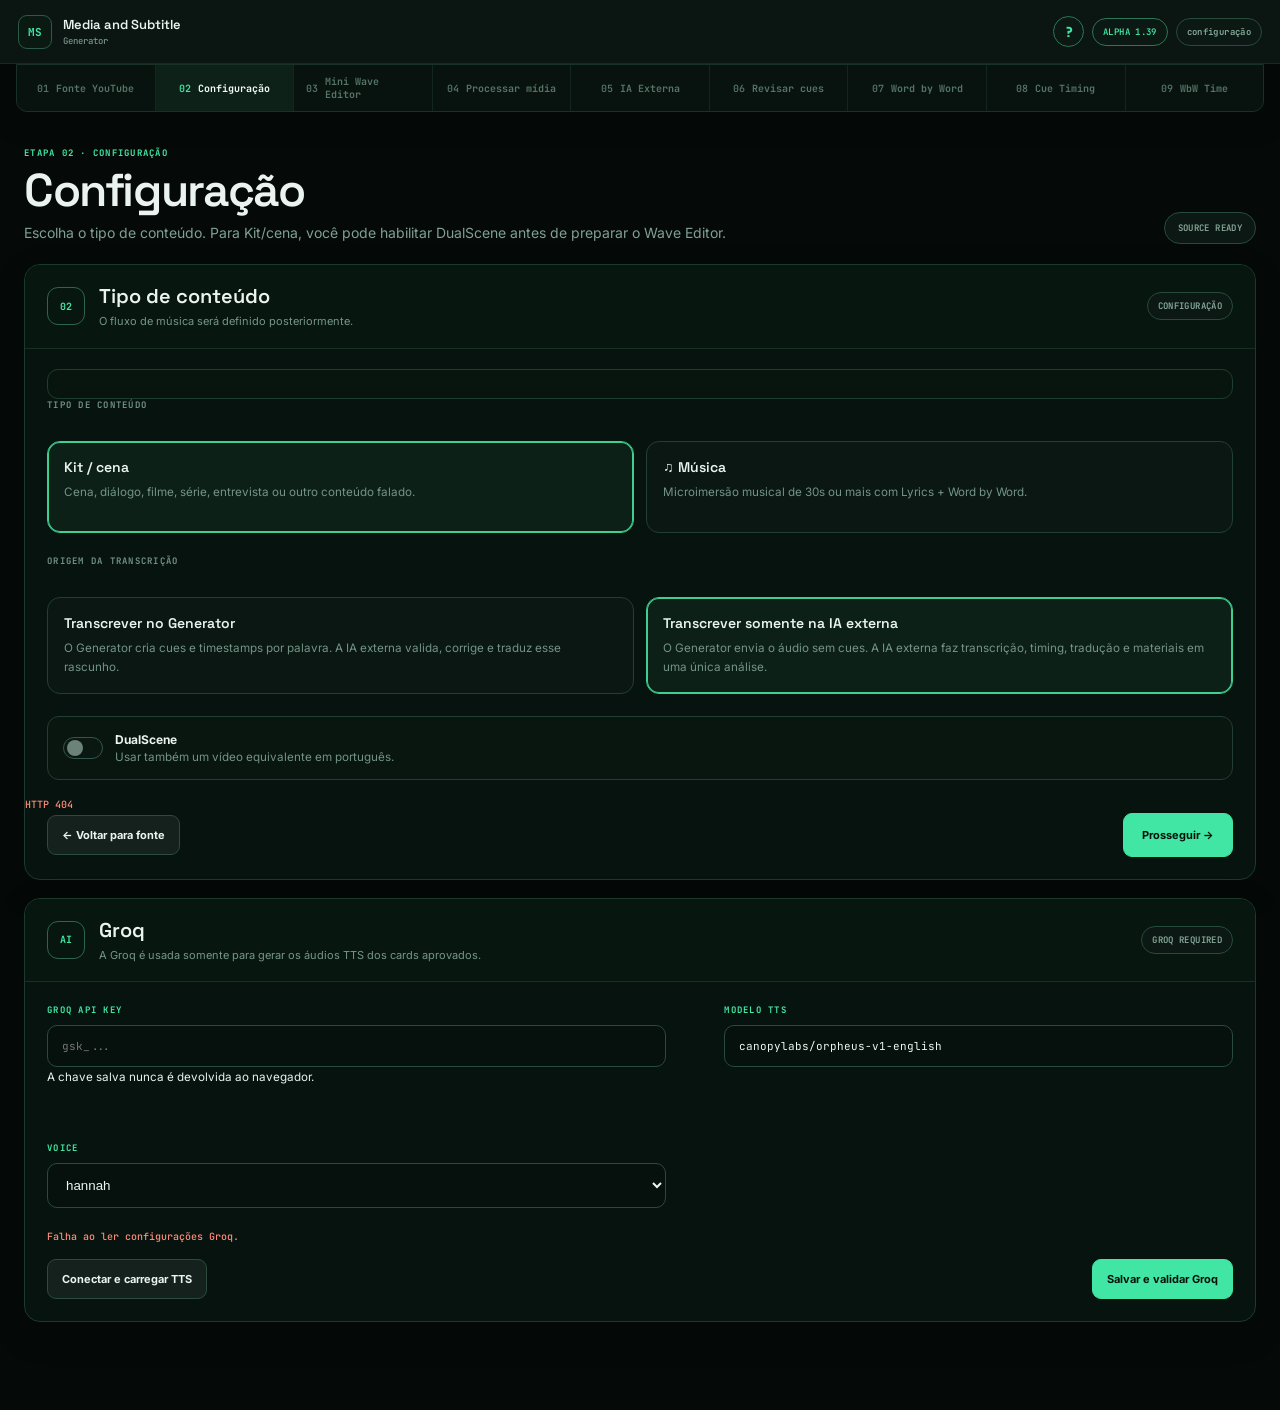
==== commit 3e125697: "Save current generator version before manual video upload" ====
--- a/static/config.html
+++ b/static/config.html
@@ -32,7 +32,7 @@
       <fieldset class="type-picker">
         <legend>TIPO DE CONTEÚDO</legend>
         <label class="type-option"><input type="radio" name="contentType" value="kit" checked><span><b>Kit / cena</b><small>Cena, diálogo, filme, série, entrevista ou outro conteúdo falado.</small></span></label>
-        <label class="type-option"><input type="radio" name="contentType" value="music"><span><b>♫ Música</b><small>Microimersão musical de 30–60s com Lyrics + Word by Word.</small></span></label>
+        <label class="type-option"><input type="radio" name="contentType" value="music"><span><b>♫ Música</b><small>Microimersão musical de 30s ou mais com Lyrics + Word by Word.</small></span></label>
       </fieldset>
       <fieldset class="type-picker transcription-picker">
         <legend>ORIGEM DA TRANSCRIÇÃO</legend>
@@ -40,7 +40,7 @@
         <label class="type-option"><input type="radio" name="transcriptionMode" value="external" checked><span><b>Transcrever somente na IA externa</b><small>O Generator envia o áudio sem cues. A IA externa faz transcrição, timing, tradução e materiais em uma única análise.</small></span></label>
       </fieldset>
       <label id="dualToggleWrap" class="dual-toggle"><input id="dualScene" type="checkbox"><span class="switch" aria-hidden="true"></span><span><b>DualScene</b><small>Usar também um vídeo equivalente em português.</small></span></label>
-      <div id="musicPending" class="notice" hidden><b>Music Micro-Immersion</b><span>Você escolherá manualmente um trecho entre 30 e 60 segundos. Dual Scene, Shadowing e Connected Speech não fazem parte deste ramo.</span></div>
+      <div id="musicPending" class="notice" hidden><b>Music Micro-Immersion</b><span>Você escolherá manualmente um trecho de pelo menos 30 segundos, sem limite máximo além da duração do vídeo. Dual Scene, Shadowing e Connected Speech não fazem parte deste ramo.</span></div>
       <div id="configStatus" class="inline-status page-status"></div>
       <div class="stage-actions"><a class="btn btn-outline btn-link" href="/">← Voltar para fonte</a><button id="continueConfig" class="btn btn-primary btn-lg" type="button">Prosseguir →</button></div>
     </section>
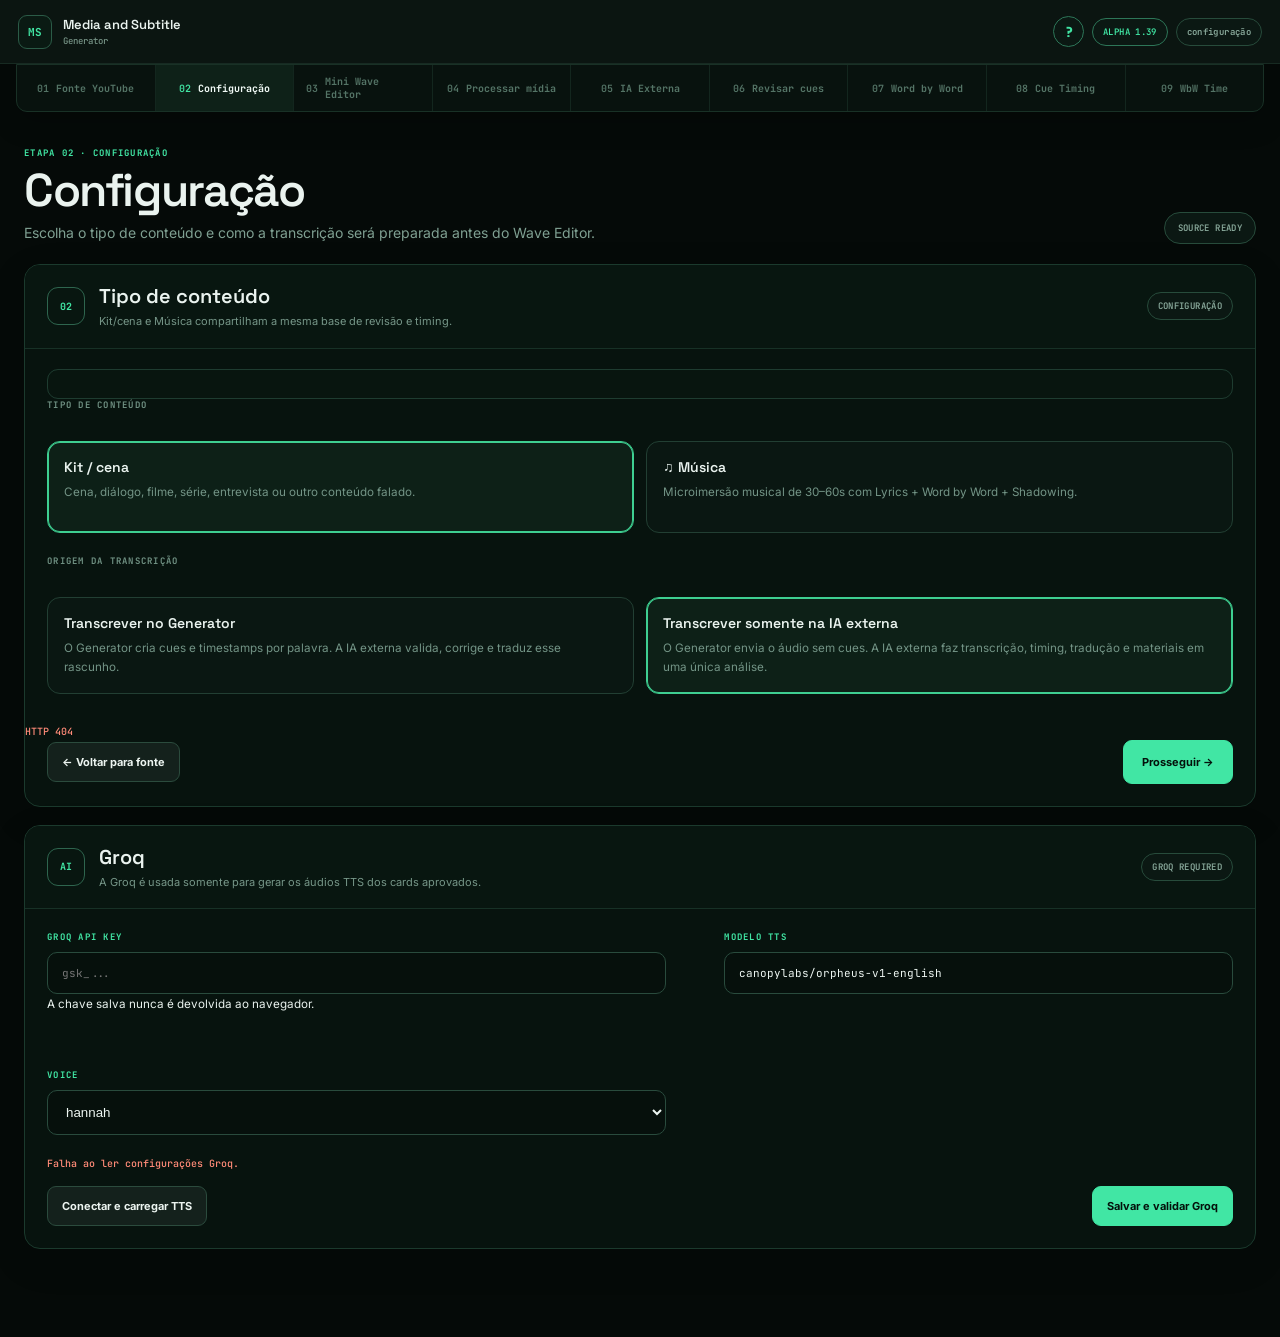
==== commit 2a000947: "Retire Dual Scene from new project configuration" ====
--- a/static/config.html
+++ b/static/config.html
@@ -25,22 +25,21 @@
   </nav>
 
   <main class="page-shell">
-    <header class="page-hero"><div><span class="eyebrow">ETAPA 02 · CONFIGURAÇÃO</span><h1>Configuração</h1><p>Escolha o tipo de conteúdo. Para Kit/cena, você pode habilitar DualScene antes de preparar o Wave Editor.</p></div><div class="hero-badge">SOURCE READY</div></header>
+    <header class="page-hero"><div><span class="eyebrow">ETAPA 02 · CONFIGURAÇÃO</span><h1>Configuração</h1><p>Escolha o tipo de conteúdo e como a transcrição será preparada antes do Wave Editor.</p></div><div class="hero-badge">SOURCE READY</div></header>
     <section class="panel stage-panel">
-      <div class="panel-head"><div class="stage-title"><span class="stage-number">02</span><div><h2>Tipo de conteúdo</h2><p>O fluxo de música será definido posteriormente.</p></div></div><span class="stage-chip">CONFIGURAÇÃO</span></div>
+      <div class="panel-head"><div class="stage-title"><span class="stage-number">02</span><div><h2>Tipo de conteúdo</h2><p>Kit/cena e Música compartilham a mesma base de revisão e timing.</p></div></div><span class="stage-chip">CONFIGURAÇÃO</span></div>
       <div id="sourceSummary" class="source-summary"></div>
       <fieldset class="type-picker">
         <legend>TIPO DE CONTEÚDO</legend>
         <label class="type-option"><input type="radio" name="contentType" value="kit" checked><span><b>Kit / cena</b><small>Cena, diálogo, filme, série, entrevista ou outro conteúdo falado.</small></span></label>
-        <label class="type-option"><input type="radio" name="contentType" value="music"><span><b>♫ Música</b><small>Microimersão musical de 30s ou mais com Lyrics + Word by Word.</small></span></label>
+        <label class="type-option"><input type="radio" name="contentType" value="music"><span><b>♫ Música</b><small>Microimersão musical de 30–60s com Lyrics + Word by Word + Shadowing.</small></span></label>
       </fieldset>
       <fieldset class="type-picker transcription-picker">
         <legend>ORIGEM DA TRANSCRIÇÃO</legend>
         <label class="type-option"><input type="radio" name="transcriptionMode" value="generator"><span><b>Transcrever no Generator</b><small>O Generator cria cues e timestamps por palavra. A IA externa valida, corrige e traduz esse rascunho.</small></span></label>
         <label class="type-option"><input type="radio" name="transcriptionMode" value="external" checked><span><b>Transcrever somente na IA externa</b><small>O Generator envia o áudio sem cues. A IA externa faz transcrição, timing, tradução e materiais em uma única análise.</small></span></label>
       </fieldset>
-      <label id="dualToggleWrap" class="dual-toggle"><input id="dualScene" type="checkbox"><span class="switch" aria-hidden="true"></span><span><b>DualScene</b><small>Usar também um vídeo equivalente em português.</small></span></label>
-      <div id="musicPending" class="notice" hidden><b>Music Micro-Immersion</b><span>Você escolherá manualmente um trecho de pelo menos 30 segundos, sem limite máximo além da duração do vídeo. Dual Scene, Shadowing e Connected Speech não fazem parte deste ramo.</span></div>
+      <div id="musicPending" class="notice" hidden><b>Music Micro-Immersion</b><span>Você escolherá manualmente um trecho entre 30 e 60 segundos. O fluxo mantém Shadowing e pula somente Connected Speech.</span></div>
       <div id="configStatus" class="inline-status page-status"></div>
       <div class="stage-actions"><a class="btn btn-outline btn-link" href="/">← Voltar para fonte</a><button id="continueConfig" class="btn btn-primary btn-lg" type="button">Prosseguir →</button></div>
     </section>
@@ -56,16 +55,6 @@
     </section>
   </main>
 
-  <dialog id="ptModal" class="app-dialog">
-    <form class="dialog-panel" id="ptForm" novalidate>
-      <header class="dialog-head"><div><span class="mini-kicker">DUALSCENE</span><h2>Vídeo equivalente em Português</h2></div><button id="closePtModal" class="dialog-x" type="button">×</button></header>
-      <p>DualScene exige uma segunda fonte válida e incorporável. Não é possível prosseguir sem ela.</p>
-      <label class="field-block"><span class="field-label">URL DO YOUTUBE · FONTE PT</span><div class="url-row"><input id="ptUrl" class="text-field mono" type="url" autocomplete="off" placeholder="https://www.youtube.com/watch?v=..."><button id="validatePt" class="btn btn-outline" type="button">Validar URL</button></div></label>
-      <div id="ptStatus" class="inline-status">Informe uma fonte PT válida.</div>
-      <div id="ptValidated" class="validated-inline" hidden><span>✓</span><div><b id="ptTitle">Fonte PT validada</b><small>URL válida e incorporável.</small></div></div>
-      <footer class="dialog-actions"><button id="cancelPtModal" class="btn btn-outline" type="button">Cancelar</button><button id="acceptPt" class="btn btn-primary" type="button" disabled>Usar vídeo PT e continuar →</button></footer>
-    </form>
-  </dialog>
   <script src="/static/config_groq.js?v=alpha-1.39" defer></script>
   <script src="/static/app.js?v=alpha-1.83" defer></script>
 <script src="/static/mobile.js?v=alpha-1.74" defer></script></body>
